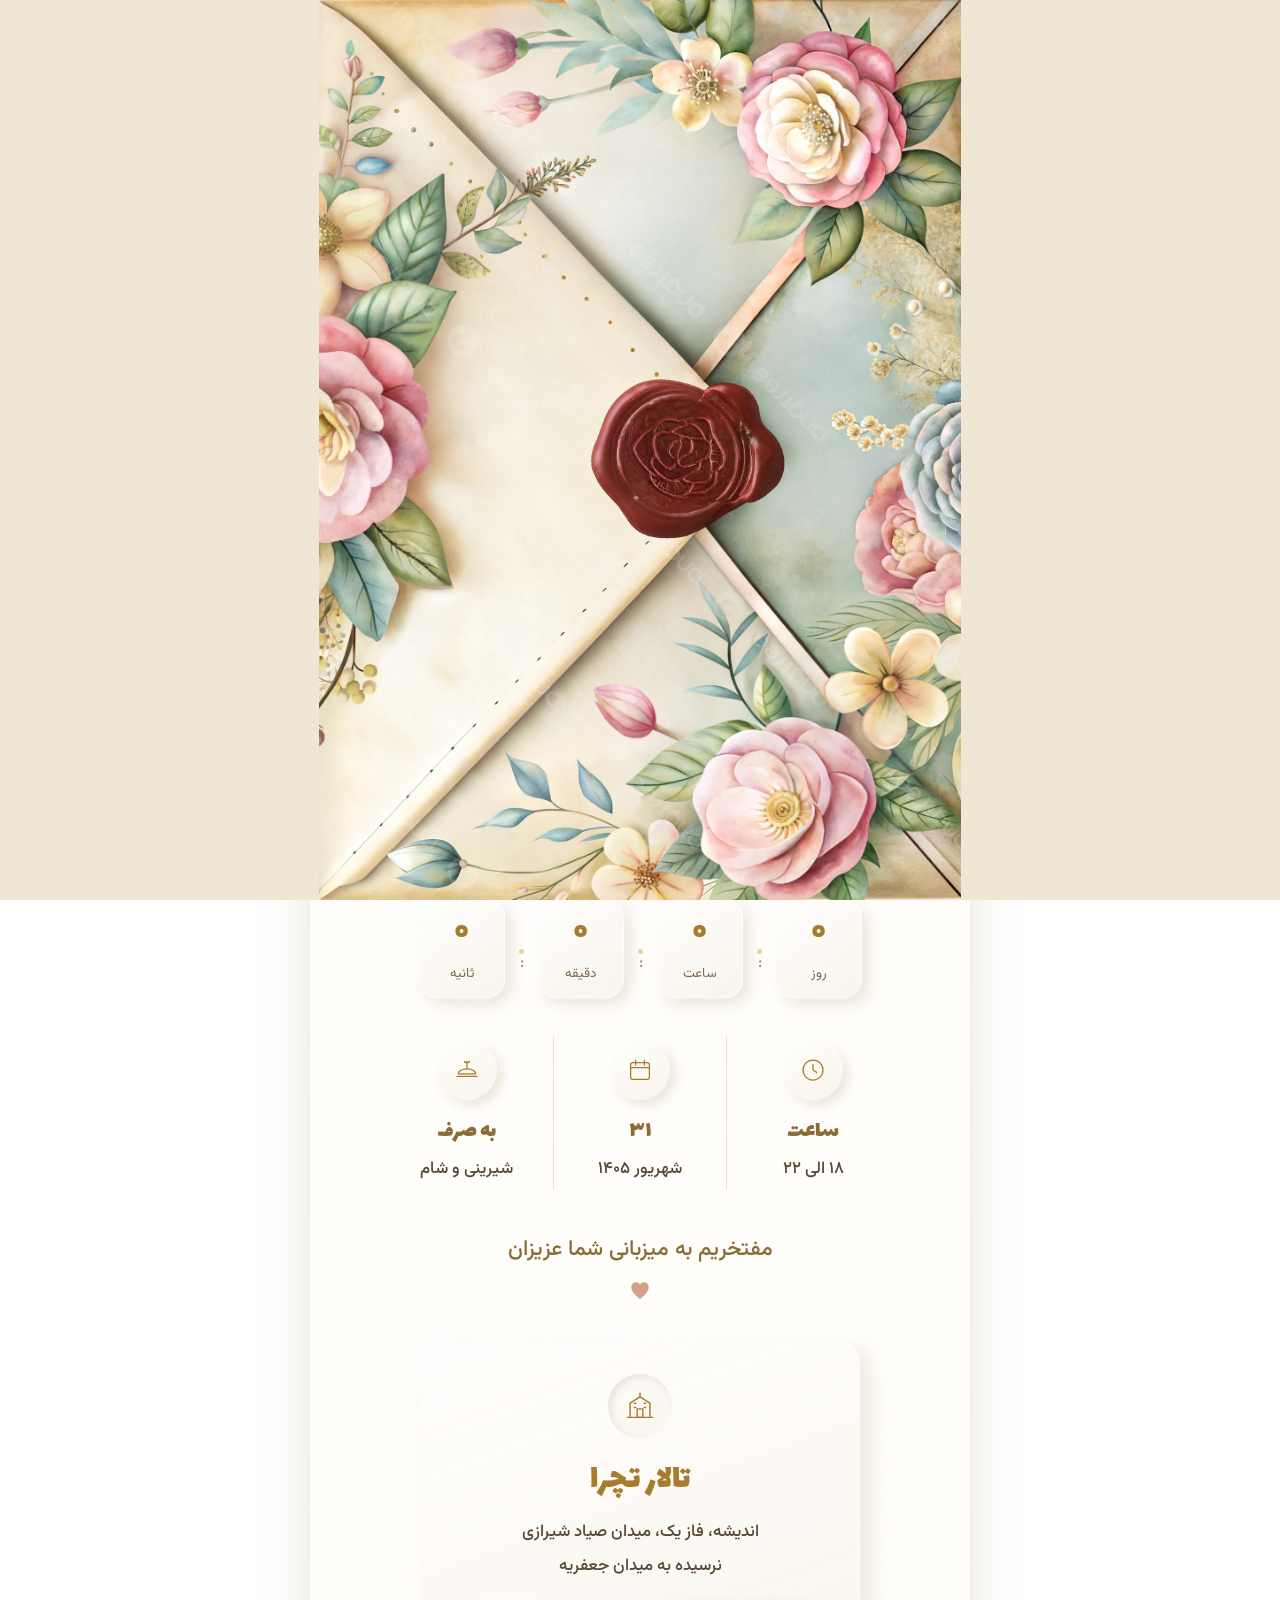
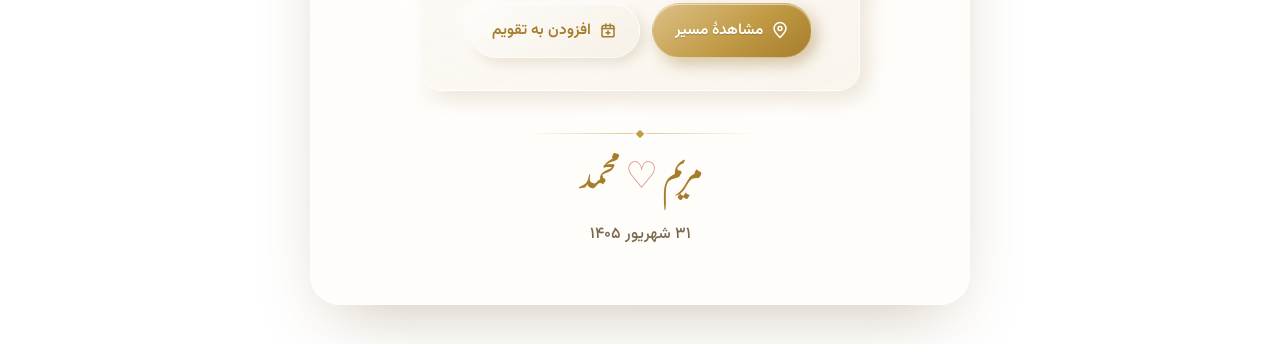
==== index.html @ 55fb1723 "." ====
<!DOCTYPE html>
<html lang="fa" dir="rtl">
<head>
  <meta charset="UTF-8" />
  <meta name="viewport" content="width=device-width, initial-scale=1.0" />
  <meta name="theme-color" content="#f7efe2" />
  <title>محمد و مریم | کارت دعوت عروسی</title>
  <meta name="description" content="مفتخریم به میزبانی شما عزیزان در جشن عروسی محمد میرزایی و مریم نشاطی — ۳۱ شهریور ۱۴۰۵، تالار تچرا" />

  <!-- Persian fonts: Vazirmatn (body) + Gulzar (Nastaliq calligraphy for the names) -->
  <link rel="preconnect" href="https://fonts.googleapis.com" />
  <link rel="preconnect" href="https://fonts.gstatic.com" crossorigin />
  <link href="https://fonts.googleapis.com/css2?family=Vazirmatn:wght@300;400;500;600;700;800&family=Gulzar&family=Lalezar&display=swap" rel="stylesheet" />

  <style>
/* ==========================================================================
   محمد و مریم — Wedding Invitation
   Style: minimal · glassmorphism · soft neumorphism.  Pure CSS/JS. Single file.
   ========================================================================== */

:root {
  /* palette */
  --cream:      #f4ead8;
  --cream-2:    #efe1cb;
  --ink:        #574835;      /* body text — ~8:1 on glass */
  --ink-soft:   #7c6a4f;
  --gold:       #c19a45;
  --gold-deep:  #a67d2c;
  --gold-soft:  #dcc188;
  --bronze:     #8a6c35;
  --blush:      #d59f8c;
  --sage:       #a9bd8e;

  /* glass */
  --glass-bg:     rgba(255, 253, 248, .46);
  --glass-bg-2:   rgba(255, 248, 238, .32);
  --glass-border: rgba(255, 255, 255, .60);
  --glass-blur:   24px;

  /* neumorphic soft (warm, not gray) */
  --tile-bg:   linear-gradient(145deg, rgba(255,255,255,.55), rgba(240,231,214,.42));
  --nm-light:  rgba(255, 255, 255, .70);
  --nm-dark:   rgba(150, 120, 70, .20);

  --grain:   url("data:image/svg+xml,%3Csvg%20xmlns%3D%27http%3A%2F%2Fwww.w3.org%2F2000%2Fsvg%27%20width%3D%27180%27%20height%3D%27180%27%3E%3Cfilter%20id%3D%27g%27%3E%3CfeTurbulence%20type%3D%27fractalNoise%27%20baseFrequency%3D%270.85%27%20numOctaves%3D%272%27%20stitchTiles%3D%27stitch%27%2F%3E%3CfeColorMatrix%20type%3D%27matrix%27%20values%3D%270%200%200%200%200%20%200%200%200%200%200%20%200%200%200%200%200%20%200%200%200%200.14%200%27%2F%3E%3C%2Ffilter%3E%3Crect%20width%3D%27100%25%27%20height%3D%27100%25%27%20filter%3D%27url%28%23g%29%27%2F%3E%3C%2Fsvg%3E");
  --grain-2: url("data:image/svg+xml,%3Csvg%20xmlns%3D%27http%3A%2F%2Fwww.w3.org%2F2000%2Fsvg%27%20width%3D%27340%27%20height%3D%27340%27%3E%3Cfilter%20id%3D%27g%27%3E%3CfeTurbulence%20type%3D%27fractalNoise%27%20baseFrequency%3D%270.012%27%20numOctaves%3D%273%27%20seed%3D%278%27%20stitchTiles%3D%27stitch%27%2F%3E%3CfeColorMatrix%20type%3D%27matrix%27%20values%3D%270%200%200%200%200%20%200%200%200%200%200%20%200%200%200%200%200%20%200%200%200%200.09%200%27%2F%3E%3C%2Ffilter%3E%3Crect%20width%3D%27100%25%27%20height%3D%27100%25%27%20filter%3D%27url%28%23g%29%27%2F%3E%3C%2Fsvg%3E");

  --radius: 20px;
  --ease: cubic-bezier(.22,.61,.36,1);

  --f-body:  "Vazirmatn", system-ui, sans-serif;
  --f-calli: "Gulzar", "Vazirmatn", serif;
  --f-disp:  "Lalezar", "Vazirmatn", serif;
}

* { margin: 0; padding: 0; box-sizing: border-box; }
html { scroll-behavior: smooth; -webkit-text-size-adjust: 100%; }

body {
  font-family: var(--f-body);
  color: var(--ink);
  line-height: 1.9;
  min-height: 100vh;
  overflow-x: hidden;
  background:
    radial-gradient(1100px 780px at 78% -8%,  #fff6e6 0%, transparent 60%),
    radial-gradient(900px 820px at -8% 108%,  #f3e6cf 0%, transparent 55%),
    linear-gradient(165deg, #f2e6cf 0%, #ecdcc0 100%);
  background-attachment: fixed;
  padding: clamp(14px, 3vw, 48px) clamp(10px, 3vw, 40px);
  display: flex;
  justify-content: center;
}

/* ============ Background orbs (what the glass refracts) ============ */
.bg-orbs { position: fixed; inset: 0; z-index: 0; pointer-events: none; overflow: hidden; }
.bg-orbs span {
  position: absolute; border-radius: 50%;
  filter: blur(60px); opacity: .55;
  animation: drift 22s ease-in-out infinite;
}
.bg-orbs span:nth-child(1) { width: 46vw; height: 46vw; max-width: 460px; max-height: 460px; top: 4%;  left: 50%; margin-left: -220px; background: radial-gradient(circle, #ecc389, transparent 70%); opacity: .6; }
.bg-orbs span:nth-child(2) { width: 50vw; height: 50vw; max-width: 500px; max-height: 500px; bottom: -6%; left: 38%; background: radial-gradient(circle, #e6ad97, transparent 70%); opacity: .55; animation-delay: -7s; }
.bg-orbs span:nth-child(3) { width: 40vw; height: 40vw; max-width: 420px; max-height: 420px; top: 34%; left: 46%; background: radial-gradient(circle, #b6ce9c, transparent 70%); opacity: .45; animation-delay: -13s; }
@keyframes drift {
  0%,100% { transform: translate(0,0) scale(1); }
  50%     { transform: translate(2.5%, 3%) scale(1.08); }
}

/* ============ Scroll progress ============ */
.scroll-progress {
  position: fixed; inset: 0 auto auto 0;
  height: 2px; width: 0; z-index: 60;
  background: linear-gradient(90deg, var(--gold-soft), var(--gold));
  transition: width .1s linear;
}

/* ============ Falling leaves (topmost, over splash + site) ============ */
.petals { position: fixed; inset: 0; width: 100%; height: 100%; pointer-events: none; z-index: 9999; }

/* ============ The glass card ============ */
.card {
  position: relative;
  width: min(660px, 100%);
  z-index: 10;
  background: linear-gradient(160deg, var(--glass-bg), var(--glass-bg-2));
  -webkit-backdrop-filter: blur(var(--glass-blur)) saturate(150%);
  backdrop-filter: blur(var(--glass-blur)) saturate(150%);
  border: 1px solid var(--glass-border);
  border-radius: 30px;
  padding: clamp(24px, 5vw, 48px) clamp(20px, 5vw, 52px) clamp(30px, 6vw, 54px);
  box-shadow:
    0 26px 70px -26px rgba(120, 90, 40, .40),
    inset 0 1px 0 rgba(255, 255, 255, .75),
    inset 0 0 0 1px rgba(255, 255, 255, .18);
  overflow: hidden;
  isolation: isolate;
}

/* ============ HERO ============ */
.hero { position: relative; z-index: 2; }
.hero__arch {
  position: relative;
  width: 100%; aspect-ratio: 1 / .72;
  border-radius: 240px 240px 30px 30px / 190px 190px 30px 30px;
  overflow: hidden;
  border: 1px solid rgba(255, 255, 255, .55);
  background: linear-gradient(180deg, rgba(255,255,255,.42), rgba(244,234,214,.30));
  -webkit-backdrop-filter: blur(6px) saturate(130%);
  backdrop-filter: blur(6px) saturate(130%);
  box-shadow: inset 0 1px 0 rgba(255,255,255,.7), 0 12px 28px -20px rgba(120,90,40,.5);
}
.hero__photo { width: 100%; height: 100%; object-fit: cover; display: block; }
.hero__scene { position: absolute; inset: 0; display: grid; place-items: center; }
.hero__glow {
  position: absolute; width: 62%; aspect-ratio: 1; border-radius: 50%;
  background: radial-gradient(circle, rgba(255,246,224,.85), transparent 62%);
  animation: breathe 7s ease-in-out infinite;
}
@keyframes breathe { 0%,100%{transform:scale(1);opacity:.75} 50%{transform:scale(1.08);opacity:1} }

.hero__art { width: 52%; max-width: 210px; overflow: visible; }
.hero__art .art-leaves { fill: #aec293; stroke: #9fb27e; stroke-width: 2; stroke-linecap: round; }
.hero__art .art-leaves path { fill: none; }
.hero__art .ring { fill: none; stroke: var(--gold); stroke-width: 4.5; filter: drop-shadow(0 1px 2px rgba(160,120,40,.4)); }
.hero__art .ring-spark { fill: #fff4d4; animation: spark 2.8s ease-in-out infinite; transform-origin: 17px -34px; }
@keyframes spark { 0%,100%{opacity:.25;transform:scale(.7)} 50%{opacity:1;transform:scale(1.1)} }
.art-rings { animation: floatY 5.5s ease-in-out infinite; }
@keyframes floatY { 0%,100%{transform:translate(120px,108px)} 50%{transform:translate(120px,103px)} }

/* ============ Minimal divider ============ */
.hero__ornament, .card__ornament { display: grid; place-items: center; }
.hero__ornament { margin: 22px 0 2px; }
.card__ornament { margin: clamp(26px,6vw,42px) 0 14px; }
.rule {
  position: relative; display: block; height: 1px; width: min(230px, 58%);
  background: linear-gradient(90deg, transparent, rgba(193,154,69,.55), transparent);
}
.rule::after {
  content: ""; position: absolute; left: 50%; top: 50%;
  width: 6px; height: 6px; transform: translate(-50%,-50%) rotate(45deg);
  background: var(--gold); border-radius: 1px;
  box-shadow: 0 0 0 3px rgba(255,255,255,.5);
}

/* ============ NAMES ============ */
.names { text-align: center; position: relative; z-index: 2; }
.names__row { display: flex; align-items: center; justify-content: center; gap: clamp(14px, 5vw, 40px); }
.names__name {
  font-family: var(--f-calli);
  font-size: clamp(3rem, 12.5vw, 5.4rem);
  line-height: 1.55; font-weight: 400;
  background: linear-gradient(100deg, var(--gold-deep), var(--gold) 45%, #e7d29a 55%, var(--gold-deep));
  background-size: 200% 100%;
  -webkit-background-clip: text; background-clip: text; color: transparent;
  animation: sheen 9s ease-in-out infinite;
  padding: 0 .08em;
}
@keyframes sheen { 0%,100%{background-position:0 0} 50%{background-position:-100% 0} }
.names__heart svg { fill: var(--blush); filter: drop-shadow(0 2px 3px rgba(180,120,100,.35)); animation: beat 2.4s ease-in-out infinite; }
@keyframes beat { 0%,100%{transform:scale(1)} 15%{transform:scale(1.18)} 30%{transform:scale(1)} 45%{transform:scale(1.1)} }
.names__family {
  display: flex; justify-content: center; gap: clamp(20px, 8vw, 64px);
  font-size: clamp(1.02rem, 4.4vw, 1.42rem); font-weight: 500;
  color: var(--bronze); margin-top: 6px;
}
.names__amp { color: var(--gold); font-weight: 400; }

/* ============ POEM ============ */
.poem { text-align: center; margin: clamp(22px, 6vw, 38px) auto; position: relative; z-index: 2; }
.poem__line { font-size: clamp(.98rem, 4vw, 1.3rem); font-weight: 400; color: var(--ink); line-height: 2.2; white-space: nowrap; }
.poem__line--calli { font-family: var(--f-calli); color: var(--gold-deep); font-size: clamp(1.35rem, 6vw, 2rem); line-height: 2.6; }
@media (max-width: 400px) { .poem__line { white-space: normal; } }

/* ============ COUNTDOWN (neumorphic soft tiles) ============ */
.countdown {
  display: flex; align-items: center; justify-content: center; gap: clamp(6px, 2vw, 14px);
  margin: 4px auto clamp(24px,6vw,38px); position: relative; z-index: 2;
}
.cd__unit {
  display: flex; flex-direction: column; align-items: center;
  min-width: clamp(60px, 17vw, 86px);
  padding: 14px 8px 10px;
  background: var(--tile-bg);
  border: 1px solid rgba(255,255,255,.55);
  border-radius: 18px;
  box-shadow: -6px -6px 14px var(--nm-light), 6px 6px 16px var(--nm-dark), inset 0 1px 0 rgba(255,255,255,.6);
}
.cd__unit b {
  font-family: var(--f-disp); font-weight: 400;
  font-size: clamp(1.7rem, 7vw, 2.5rem); line-height: 1; color: var(--gold-deep);
}
.cd__unit b.flip { animation: flip .5s var(--ease); }
@keyframes flip { 0%{transform:rotateX(0);opacity:1} 45%{transform:rotateX(-90deg);opacity:.2} 100%{transform:rotateX(0);opacity:1} }
.cd__unit span { font-size: clamp(.7rem, 3vw, .84rem); color: var(--ink-soft); margin-top: 7px; }
.cd__sep { width: 5px; height: 5px; border-radius: 50%; background: var(--gold-soft); align-self: center; margin-top: 6px; opacity: .7; }

/* ============ DETAILS ============ */
.details {
  display: grid; grid-template-columns: repeat(3, 1fr);
  align-items: start; text-align: center;
  margin: clamp(10px,4vw,20px) auto clamp(24px,6vw,40px);
  max-width: 520px; position: relative; z-index: 2;
}
.detail { padding: 4px clamp(4px,2vw,10px); }
.detail--mid { border-inline: 1px solid rgba(193,154,69,.28); }
.detail__icon {
  display: inline-grid; place-items: center; width: 60px; height: 60px; margin-bottom: 10px;
  color: var(--gold-deep); border-radius: 50%;
  background: var(--tile-bg);
  box-shadow: -5px -5px 12px var(--nm-light), 5px 5px 12px var(--nm-dark), inset 0 1px 0 rgba(255,255,255,.6);
  transition: transform .25s var(--ease), box-shadow .25s var(--ease);
}
.detail__icon svg { width: 30px; height: 30px; }
.detail:hover .detail__icon { transform: translateY(-3px); box-shadow: -6px -6px 15px var(--nm-light), 7px 7px 18px var(--nm-dark); }
.detail__title { display: block; font-family: var(--f-disp); font-weight: 400; font-size: clamp(1.12rem, 5vw, 1.45rem); color: var(--bronze); }
.detail__text { font-size: clamp(.88rem, 3.8vw, 1.05rem); color: var(--ink); font-weight: 500; }

/* ============ HOST LINE ============ */
.host { text-align: center; margin: 4px auto clamp(18px,5vw,30px); position: relative; z-index: 2; }
.host p { font-size: clamp(1.02rem, 4.4vw, 1.35rem); font-weight: 500; color: var(--bronze); }
.host__heart { display: inline-block; margin-top: 10px; }
.host__heart svg { fill: var(--blush); animation: beat 2.4s ease-in-out .3s infinite; }

/* ============ VENUE (glass panel) ============ */
.venue { position: relative; z-index: 2; display: grid; place-items: center; }
.venue__box {
  position: relative; text-align: center;
  width: min(440px, 100%); padding: clamp(22px,5vw,32px) clamp(18px,4vw,28px);
  border-radius: 22px;
  background: linear-gradient(160deg, rgba(255,255,255,.5), rgba(240,231,214,.35));
  border: 1px solid rgba(255,255,255,.55);
  box-shadow: -7px -7px 18px var(--nm-light), 8px 8px 20px var(--nm-dark), inset 0 1px 0 rgba(255,255,255,.6);
}
.venue__icon {
  display: inline-grid; place-items: center; width: 64px; height: 64px; margin-bottom: 10px;
  color: var(--gold-deep); border-radius: 50%;
  background: var(--tile-bg);
  box-shadow: inset 3px 3px 8px var(--nm-dark), inset -3px -3px 8px var(--nm-light);
}
.venue__icon svg { width: 34px; height: 34px; animation: bob 4.5s ease-in-out infinite; }
@keyframes bob { 0%,100%{transform:translateY(0)} 50%{transform:translateY(-4px)} }
.venue__name { font-family: var(--f-disp); font-weight: 400; font-size: clamp(1.55rem, 7vw, 2.2rem); color: var(--gold-deep); }
.venue__addr { font-size: clamp(.9rem, 3.9vw, 1.05rem); color: var(--ink); font-weight: 500; margin-top: 2px; }

.venue__actions { display: flex; flex-wrap: wrap; gap: 12px; justify-content: center; margin-top: 20px; }
.btn {
  display: inline-flex; align-items: center; gap: 8px;
  padding: 12px 22px; border-radius: 999px; cursor: pointer;
  font-family: var(--f-body); font-weight: 600; font-size: .96rem; text-decoration: none;
  min-height: 44px; border: 1px solid rgba(255,255,255,.5);
  transition: transform .2s var(--ease), box-shadow .2s var(--ease), background .2s;
}
.btn__ic { width: 18px; height: 18px; }
.btn--gold {
  color: #fff;
  background: linear-gradient(145deg, var(--gold-soft), var(--gold) 55%, var(--gold-deep));
  border-color: rgba(255,255,255,.35);
  box-shadow: -3px -3px 8px rgba(255,255,255,.4), 5px 6px 16px rgba(150,110,40,.4), inset 0 1px 0 rgba(255,255,255,.5);
  text-shadow: 0 1px 1px rgba(120,80,20,.35);
}
.btn--gold .btn__ic { stroke: #fff; }
.btn--ghost {
  color: var(--gold-deep);
  background: var(--tile-bg);
  box-shadow: -5px -5px 12px var(--nm-light), 5px 5px 12px var(--nm-dark), inset 0 1px 0 rgba(255,255,255,.6);
}
.btn--ghost .btn__ic { stroke: var(--gold-deep); }
.btn:hover { transform: translateY(-3px); }
.btn--gold:hover { box-shadow: -3px -3px 8px rgba(255,255,255,.4), 8px 10px 22px rgba(150,110,40,.5); }
.btn--ghost:hover { box-shadow: -6px -6px 15px var(--nm-light), 7px 7px 18px var(--nm-dark); }
.btn:active { transform: translateY(0); box-shadow: inset 3px 3px 8px var(--nm-dark), inset -3px -3px 8px var(--nm-light); }
.btn:focus-visible { outline: 3px solid rgba(193,154,69,.55); outline-offset: 3px; }
.btn.copied { background: linear-gradient(145deg, #a7c283, #7d9e57); color:#fff; }
.btn.copied .btn__ic { stroke:#fff; }

/* ============ FOOTER ============ */
.foot { text-align: center; position: relative; z-index: 2; }
.foot__names { font-family: var(--f-calli); font-size: clamp(1.5rem, 7vw, 2.3rem); color: var(--gold-deep); }
.foot__names span { color: var(--blush); }
.foot__date { color: var(--ink-soft); font-weight: 500; margin-top: 2px; }

/* ============ Reveal on scroll ============ */
[data-reveal] { opacity: 0; transform: translateY(34px); }
[data-reveal].is-in { opacity: 1; transform: none; transition: opacity .9s var(--ease), transform .9s var(--ease); }
[data-stagger] { opacity: 0; transform: translateY(22px) scale(.97); }
[data-stagger].is-in { opacity: 1; transform: none; transition: opacity .7s var(--ease), transform .7s var(--ease); }

/* ============ Splash : envelope image ============ */
body.locked { overflow: hidden; }

.splash {
  position: fixed; inset: 0; z-index: 200;
  display: grid; place-items: center;
  background: #efe6d3;
  overflow: hidden;
  transition: opacity .6s ease, visibility .6s;
}
.splash.revealing { opacity: 0; visibility: hidden; }

.envelope {
  position: relative;
  display: inline-block; line-height: 0;
  cursor: pointer;
  transition: transform 1s var(--ease), opacity .9s var(--ease);
  animation: floatEnv 5.5s ease-in-out infinite;
}
@keyframes floatEnv { 0%,100%{ transform: scale(1); } 50%{ transform: scale(1.012); } }
.env-img {
  display: block;
  height: 100dvh; width: auto;
  user-select: none; -webkit-user-drag: none;
}
.seal {
  position: absolute;
  left: 57.5%; top: 51%;
  width: 31.85%; height: auto;
  transform: translate(-50%, -50%);
  cursor: pointer;
  user-select: none; -webkit-user-drag: none;
  transition: transform .85s var(--ease), opacity .7s var(--ease);
  animation: sealPulse 2.4s ease-in-out infinite;
}
.seal:focus-visible { outline: 2px solid #fff; }
@keyframes sealPulse {
  0%,100% { transform: translate(-50%,-50%) scale(1); }
  50%     { transform: translate(-50%,-50%) scale(1.06); }
}

/* 1) seal breaks free and slides off the envelope */
.envelope.breaking { animation: none; }
.envelope.breaking .seal {
  animation: none;
  transform: translate(-50%, 240%) rotate(34deg) scale(.9);
  opacity: 0;
}
/* 2) envelope lifts away, revealing the site */
.envelope.opening {
  transform: scale(1.14) translateY(-2%);
  opacity: 0;
}

/* ============ Responsive ============ */
@media (max-width: 420px) {
  .details { gap: 0; }
  .detail { padding-inline: 3px; }
  .cd__sep { display: none; }
  .countdown { gap: 7px; }
}

/* ============ Reduced motion ============ */
@media (prefers-reduced-motion: reduce) {
  *, *::before, *::after { animation-duration: .001ms !important; animation-iteration-count: 1 !important; transition-duration: .001ms !important; scroll-behavior: auto !important; }
  [data-reveal], [data-stagger] { opacity: 1 !important; transform: none !important; }
  .petals, .bg-orbs span { display: none; }
}
  </style>
</head>
<body>

  <!-- ===== Splash : sealed envelope ===== -->
  <div class="splash" id="splash">
    <div class="splash__stage">
      <div class="envelope" id="envelope">
        <img class="env-img" src="splash-envelope.webp" alt="پاکت دعوت‌نامهٔ عروسی" draggable="false">
        <!-- wax seal (the button) -->
        <img class="seal" id="seal" src="splash-seal.webp" alt="مُهر موم" role="button" tabindex="0" aria-label="باز کردن دعوت‌نامه" draggable="false">
      </div>
    </div>
  </div>

  <!-- ===== Scroll progress ===== -->
  <div class="scroll-progress" id="scrollProgress" aria-hidden="true"></div>

  <!-- ===== Soft blurred background orbs (glass refraction) ===== -->
  <div class="bg-orbs" aria-hidden="true"><span></span><span></span><span></span></div>

  <!-- ===== Falling petals canvas ===== -->
  <canvas id="petals" class="petals" aria-hidden="true"></canvas>

  <main class="card" id="card">

    <!-- ===== HERO : arched image ===== -->
    <header class="hero reveal" data-reveal>
      <div class="hero__arch">
        <!-- Swap this SVG scene for a real photo:  <img src="couple.jpg" alt="محمد و مریم" class="hero__photo"> -->
        <div class="hero__scene" role="img" aria-label="حلقه‌های عروسی">
          <div class="hero__glow"></div>
          <svg class="hero__art" viewBox="0 0 240 200" aria-hidden="true">
            <!-- minimal leaf sprigs -->
            <g class="art-leaves">
              <path d="M120 150 C104 132 96 112 96 90"/>
              <path d="M120 150 C136 132 144 112 144 90"/>
              <ellipse cx="104" cy="116" rx="12" ry="4.6" transform="rotate(-42 104 116)"/>
              <ellipse cx="136" cy="116" rx="12" ry="4.6" transform="rotate(42 136 116)"/>
              <ellipse cx="100" cy="98" rx="9" ry="3.6" transform="rotate(-52 100 98)"/>
              <ellipse cx="140" cy="98" rx="9" ry="3.6" transform="rotate(52 140 98)"/>
            </g>
            <!-- two interlocked rings -->
            <g class="art-rings" transform="translate(120 108)">
              <circle class="ring" cx="-17" cy="0" r="28"/>
              <circle class="ring" cx="17" cy="0" r="28"/>
              <path class="ring-spark" d="M17 -34 l3 8 8 3 -8 3 -3 8 -3 -8 -8 -3 8 -3 z"/>
            </g>
          </svg>
        </div>
      </div>
      <div class="hero__ornament" aria-hidden="true"><span class="rule"></span></div>
    </header>

    <!-- ===== NAMES ===== -->
    <section class="names reveal" data-reveal>
      <div class="names__row">
        <h1 class="names__name" data-name>مریم</h1>
        <span class="names__heart" aria-label="و">
          <svg viewBox="0 0 32 29" width="30" height="27"><path d="M16 29S2 19.6 2 10.2C2 5.1 6 2 9.7 2c2.6 0 4.6 1.4 6.3 3.6C17.7 3.4 19.7 2 22.3 2 26 2 30 5.1 30 10.2 30 19.6 16 29 16 29z"/></svg>
        </span>
        <h1 class="names__name" data-name>محمد</h1>
      </div>
      <div class="names__family">
        <span>نشاطی</span>
        <span class="names__amp">و</span>
        <span>میرزایی</span>
      </div>
    </section>

    <!-- ===== POEM ===== -->
    <section class="poem reveal" data-reveal>
      <p class="poem__line poem__line--calli">مطرب بگو که کارِ جهان شُد به کامِ ما</p>
      <p class="poem__line">ما را در این عاشقانه همراه باشید...</p>
    </section>

    <!-- ===== COUNTDOWN ===== -->
    <section class="countdown reveal" data-reveal aria-label="زمان باقی‌مانده تا جشن">
      <div class="cd__unit"><b id="cd-days">۰</b><span>روز</span></div>
      <div class="cd__sep">:</div>
      <div class="cd__unit"><b id="cd-hours">۰</b><span>ساعت</span></div>
      <div class="cd__sep">:</div>
      <div class="cd__unit"><b id="cd-min">۰</b><span>دقیقه</span></div>
      <div class="cd__sep">:</div>
      <div class="cd__unit"><b id="cd-sec">۰</b><span>ثانیه</span></div>
    </section>

    <!-- ===== DETAILS ===== -->
    <section class="details reveal" data-reveal>
      <div class="detail" data-stagger>
        <span class="detail__icon"><svg viewBox="0 0 48 48"><use href="#ic-clock"/></svg></span>
        <b class="detail__title">ساعت</b>
        <p class="detail__text">۱۸ الی ۲۲</p>
      </div>
      <div class="detail detail--mid" data-stagger>
        <span class="detail__icon"><svg viewBox="0 0 48 48"><use href="#ic-calendar"/></svg></span>
        <b class="detail__title">۳۱</b>
        <p class="detail__text">شهریور ۱۴۰۵</p>
      </div>
      <div class="detail" data-stagger>
        <span class="detail__icon"><svg viewBox="0 0 48 48"><use href="#ic-dish"/></svg></span>
        <b class="detail__title">به صرف</b>
        <p class="detail__text">شیرینی و شام</p>
      </div>
    </section>

    <!-- ===== HOST LINE ===== -->
    <section class="host reveal" data-reveal>
      <p>مفتخریم به میزبانی شما عزیزان</p>
      <span class="host__heart" aria-hidden="true">
        <svg viewBox="0 0 32 29" width="20" height="18"><path d="M16 29S2 19.6 2 10.2C2 5.1 6 2 9.7 2c2.6 0 4.6 1.4 6.3 3.6C17.7 3.4 19.7 2 22.3 2 26 2 30 5.1 30 10.2 30 19.6 16 29 16 29z"/></svg>
      </span>
    </section>

    <!-- ===== VENUE ===== -->
    <section class="venue reveal" data-reveal>
      <div class="venue__box">
        <span class="venue__icon"><svg viewBox="0 0 48 48"><use href="#ic-hall"/></svg></span>
        <h2 class="venue__name">تالار تچرا</h2>
        <p class="venue__addr">اندیشه، فاز یک، میدان صیاد شیرازی</p>
        <p class="venue__addr">نرسیده به میدان جعفریه</p>
        <div class="venue__actions">
          <a class="btn btn--gold" id="mapBtn" target="_blank" rel="noopener"
             href="https://www.google.com/maps/search/?api=1&query=%D8%AA%D8%A7%D9%84%D8%A7%D8%B1+%D8%AA%DA%86%D8%B1%D8%A7+%D8%A7%D9%86%D8%AF%DB%8C%D8%B4%D9%87">
            <svg viewBox="0 0 24 24" class="btn__ic"><use href="#ic-pin"/></svg>
            مشاهدهٔ مسیر
          </a>
          <a class="btn btn--ghost" id="calBtn" href="#">
            <svg viewBox="0 0 24 24" class="btn__ic"><use href="#ic-cal-add"/></svg>
            افزودن به تقویم
          </a>
        </div>
      </div>
    </section>

    <div class="card__ornament" aria-hidden="true"><span class="rule"></span></div>

    <footer class="foot reveal" data-reveal>
      <p class="foot__names">مریم <span aria-hidden="true">♡</span> محمد</p>
      <p class="foot__date">۳۱ شهریور ۱۴۰۵</p>
    </footer>

  </main>

  <!-- ===== SVG symbol library ===== -->
  <svg width="0" height="0" style="position:absolute" aria-hidden="true">
    <defs>
      <!-- icons -->
      <g id="ic-clock" fill="none" stroke="currentColor" stroke-width="2" stroke-linecap="round" stroke-linejoin="round">
        <circle cx="24" cy="24" r="16"/><path d="M24 15v9l6 4"/>
      </g>
      <g id="ic-calendar" fill="none" stroke="currentColor" stroke-width="2" stroke-linecap="round" stroke-linejoin="round">
        <rect x="9" y="12" width="30" height="27" rx="4"/><path d="M9 20h30M17 8v8M31 8v8"/>
      </g>
      <g id="ic-dish" fill="none" stroke="currentColor" stroke-width="2" stroke-linecap="round" stroke-linejoin="round">
        <path d="M10 30a14 8 0 0 1 28 0z"/><path d="M8 34h32"/><path d="M24 22V10M20 10c0 3 8 3 8 0"/>
      </g>
      <g id="ic-hall" fill="none" stroke="currentColor" stroke-width="2" stroke-linecap="round" stroke-linejoin="round">
        <path d="M10 40V20l14-9 14 9v20"/><path d="M6 40h36"/><rect x="20" y="28" width="8" height="12"/>
        <path d="M16 20h2M30 20h2M16 26h2M30 26h2"/><path d="M24 11V6"/>
      </g>
      <g id="ic-pin" fill="none" stroke="currentColor" stroke-width="2" stroke-linecap="round" stroke-linejoin="round">
        <path d="M12 22c5-5 8-8.5 8-12a8 8 0 1 0-16 0c0 3.5 3 7 8 12z"/><circle cx="12" cy="10" r="2.6"/>
      </g>
      <g id="ic-cal-add" fill="none" stroke="currentColor" stroke-width="2" stroke-linecap="round" stroke-linejoin="round">
        <rect x="4" y="6" width="16" height="15" rx="2.5"/><path d="M4 10h16M9 4v4M15 4v4M12 13v5M9.5 15.5h5"/>
      </g>
    </defs>
  </svg>

  <script>
/* ==========================================================================
   محمد و مریم — interactions & animation
   ========================================================================== */
(function () {
  "use strict";

  const reduce = window.matchMedia("(prefers-reduced-motion: reduce)").matches;
  const faDigits = ["۰", "۱", "۲", "۳", "۴", "۵", "۶", "۷", "۸", "۹"];
  const toFa = (n) => String(n).replace(/\d/g, (d) => faDigits[d]);

  /* ---------- Splash : sealed envelope ---------- */
  const splash = document.getElementById("splash");
  const envelope = document.getElementById("envelope");
  const seal = document.getElementById("seal");

  if (splash) {
    document.body.classList.add("locked"); // lock scroll until opened
    let opened = false;

    const finish = () => {
      splash.classList.add("revealing");
      document.body.classList.remove("locked");
      window.scrollTo(0, 0);
      setTimeout(() => {
        splash.style.display = "none";
        splash.setAttribute("aria-hidden", "true");
      }, 950);
    };

    const openInvitation = () => {
      if (opened) return;
      opened = true;

      if (reduce) {
        envelope.classList.add("opening");
        finish();
        return;
      }
      // 1) the wax seal breaks free and slides off (hint fades)
      splash.classList.add("breaking");
      envelope.classList.add("breaking");
      // 2) the envelope lifts away
      setTimeout(() => envelope.classList.add("opening"), 900);
      // 3) reveal the site
      setTimeout(finish, 1750);
    };

    seal.addEventListener("click", openInvitation);
    seal.addEventListener("keydown", (e) => {
      if (e.key === "Enter" || e.key === " ") { e.preventDefault(); openInvitation(); }
    });
    envelope.addEventListener("click", openInvitation);
  }

  /* ---------- Scroll progress ---------- */
  const bar = document.getElementById("scrollProgress");
  const onScroll = () => {
    const h = document.documentElement;
    const max = h.scrollHeight - h.clientHeight;
    bar.style.width = (max > 0 ? (h.scrollTop / max) * 100 : 0) + "%";
  };
  document.addEventListener("scroll", onScroll, { passive: true });
  onScroll();

  /* ---------- Reveal on scroll ---------- */
  const io = new IntersectionObserver(
    (entries) => {
      entries.forEach((e) => {
        if (!e.isIntersecting) return;
        e.target.classList.add("is-in");
        // stagger children
        const kids = e.target.querySelectorAll("[data-stagger]");
        kids.forEach((k, i) => setTimeout(() => k.classList.add("is-in"), i * 140));
        io.unobserve(e.target);
      });
    },
    { threshold: 0.16, rootMargin: "0px 0px -8% 0px" }
  );
  document.querySelectorAll("[data-reveal]").forEach((el) => io.observe(el));

  /* ---------- Countdown to the wedding (31 Shahrivar 1405 → 22 Sep 2026, 18:00 Iran) ---------- */
  const target = new Date("2026-09-22T18:00:00+03:30").getTime();
  const els = {
    days: document.getElementById("cd-days"),
    hours: document.getElementById("cd-hours"),
    min: document.getElementById("cd-min"),
    sec: document.getElementById("cd-sec"),
  };
  const last = {};
  function setUnit(el, val) {
    const s = toFa(val);
    if (el.textContent === s) return;
    el.textContent = s;
    if (!reduce) {
      el.classList.remove("flip");
      void el.offsetWidth; // reflow to restart animation
      el.classList.add("flip");
    }
  }
  function tick() {
    let diff = Math.max(0, target - Date.now());
    const d = Math.floor(diff / 86400000); diff -= d * 86400000;
    const h = Math.floor(diff / 3600000);  diff -= h * 3600000;
    const m = Math.floor(diff / 60000);    diff -= m * 60000;
    const s = Math.floor(diff / 1000);
    if (last.d !== d) { setUnit(els.days, d); last.d = d; }
    if (last.h !== h) { setUnit(els.hours, h); last.h = h; }
    if (last.m !== m) { setUnit(els.min, m); last.m = m; }
    if (last.s !== s) { setUnit(els.sec, s); last.s = s; }
  }
  tick();
  setInterval(tick, 1000);

  /* ---------- Add-to-calendar (.ics) ---------- */
  const calBtn = document.getElementById("calBtn");
  if (calBtn) {
    calBtn.addEventListener("click", (ev) => {
      ev.preventDefault();
      const dt = (d) => d.toISOString().replace(/[-:]/g, "").split(".")[0] + "Z";
      const start = new Date("2026-09-22T18:00:00+03:30");
      const end = new Date("2026-09-22T22:00:00+03:30");
      const ics = [
        "BEGIN:VCALENDAR", "VERSION:2.0", "PRODID:-//Wedding//FA//EN",
        "BEGIN:VEVENT",
        "UID:mohammad-maryam-1405@wedding",
        "DTSTAMP:" + dt(new Date()),
        "DTSTART:" + dt(start),
        "DTEND:" + dt(end),
        "SUMMARY:جشن عروسی محمد و مریم",
        "DESCRIPTION:مفتخریم به میزبانی شما عزیزان",
        "LOCATION:تالار تچرا، اندیشه، فاز یک، میدان صیاد شیرازی",
        "END:VEVENT", "END:VCALENDAR",
      ].join("\r\n");
      const blob = new Blob([ics], { type: "text/calendar;charset=utf-8" });
      const a = document.createElement("a");
      a.href = URL.createObjectURL(blob);
      a.download = "wedding-mohammad-maryam.ics";
      document.body.appendChild(a);
      a.click();
      a.remove();
      const label = calBtn.childNodes[calBtn.childNodes.length - 1];
      calBtn.classList.add("copied");
      if (label) label.textContent = " به تقویم اضافه شد ✓";
      setTimeout(() => {
        calBtn.classList.remove("copied");
        if (label) label.textContent = " افزودن به تقویم";
      }, 2400);
    });
  }

  /* ---------- Falling leaves & blossoms (whole site) ---------- */
  if (!reduce) {
    const canvas = document.getElementById("petals");
    const ctx = canvas.getContext("2d");
    let W, H, dpr = 1, items;

    // Abstract watercolor-ish sprites in the site palette (self-contained SVG)
    const SVGS = [
      // sage leaf with midrib
      `<svg xmlns='http://www.w3.org/2000/svg' viewBox='0 0 40 40'><path d='M20 3C31 12 31 27 20 37 9 27 9 12 20 3Z' fill='#a9bd8e'/><path d='M20 6v28' stroke='#7f9463' stroke-width='1.5' fill='none' stroke-linecap='round'/><path d='M20 16l6-4M20 22l-6-4M20 27l6-3' stroke='#7f9463' stroke-width='1' fill='none' stroke-linecap='round'/></svg>`,
      // lighter tilted leaf
      `<svg xmlns='http://www.w3.org/2000/svg' viewBox='0 0 40 40'><path d='M7 33C7 17 19 6 34 8 33 23 22 34 7 33Z' fill='#bccf9f'/><path d='M11 30C18 22 27 14 32 11' stroke='#8ba86a' stroke-width='1.4' fill='none' stroke-linecap='round'/></svg>`,
      // 5-petal blush blossom, gold center
      `<svg xmlns='http://www.w3.org/2000/svg' viewBox='0 0 40 40'><g fill='#e3b9a6'><ellipse cx='20' cy='11' rx='5.4' ry='9'/><ellipse cx='20' cy='11' rx='5.4' ry='9' transform='rotate(72 20 20)'/><ellipse cx='20' cy='11' rx='5.4' ry='9' transform='rotate(144 20 20)'/><ellipse cx='20' cy='11' rx='5.4' ry='9' transform='rotate(216 20 20)'/><ellipse cx='20' cy='11' rx='5.4' ry='9' transform='rotate(288 20 20)'/></g><circle cx='20' cy='20' r='4.4' fill='#dcc188'/></svg>`,
      // 5-petal cream blossom, deep-gold center
      `<svg xmlns='http://www.w3.org/2000/svg' viewBox='0 0 40 40'><g fill='#f0dcc9'><ellipse cx='20' cy='12' rx='5' ry='8.4'/><ellipse cx='20' cy='12' rx='5' ry='8.4' transform='rotate(72 20 20)'/><ellipse cx='20' cy='12' rx='5' ry='8.4' transform='rotate(144 20 20)'/><ellipse cx='20' cy='12' rx='5' ry='8.4' transform='rotate(216 20 20)'/><ellipse cx='20' cy='12' rx='5' ry='8.4' transform='rotate(288 20 20)'/></g><circle cx='20' cy='20' r='4' fill='#c19a45'/></svg>`,
      // small 6-petal blush flower
      `<svg xmlns='http://www.w3.org/2000/svg' viewBox='0 0 40 40'><g fill='#d59f8c'><ellipse cx='20' cy='13' rx='4' ry='7.5'/><ellipse cx='20' cy='13' rx='4' ry='7.5' transform='rotate(60 20 20)'/><ellipse cx='20' cy='13' rx='4' ry='7.5' transform='rotate(120 20 20)'/><ellipse cx='20' cy='13' rx='4' ry='7.5' transform='rotate(180 20 20)'/><ellipse cx='20' cy='13' rx='4' ry='7.5' transform='rotate(240 20 20)'/><ellipse cx='20' cy='13' rx='4' ry='7.5' transform='rotate(300 20 20)'/></g><circle cx='20' cy='20' r='3.4' fill='#f4ead8'/></svg>`,
      // abstract rose swirl (gold-soft)
      `<svg xmlns='http://www.w3.org/2000/svg' viewBox='0 0 40 40'><circle cx='20' cy='20' r='13' fill='#e7c9a2'/><path d='M20 12a8 8 0 1 1-7 4M20 15a5 5 0 1 1-4 2.4' fill='none' stroke='#b98f4e' stroke-width='1.5' stroke-linecap='round'/></svg>`,
    ];
    const sprites = SVGS.map((s) => {
      const img = new Image();
      img.src = "data:image/svg+xml;charset=utf-8," + encodeURIComponent(s);
      return img;
    });

    function resize() {
      dpr = Math.min(2, window.devicePixelRatio || 1);
      W = window.innerWidth; H = window.innerHeight;
      canvas.width = W * dpr; canvas.height = H * dpr;
      ctx.setTransform(dpr, 0, 0, dpr, 0, 0);
      const count = Math.min(38, Math.round(W / 34));
      items = Array.from({ length: count }, makeItem);
    }
    function makeItem() {
      const flower = Math.random() < 0.42;               // ~mix of leaves & flowers
      const sprite = flower ? 2 + ((Math.random() * 4) | 0) : ((Math.random() * 2) | 0);
      return {
        x: Math.random() * W,
        y: Math.random() * -H,
        size: (flower ? 16 : 15) + Math.random() * (flower ? 16 : 14),
        sprite,
        sway: 0.7 + Math.random() * 1.4,
        speed: 0.28 + Math.random() * 0.6,
        angle: Math.random() * Math.PI * 2,
        spin: (Math.random() - 0.5) * 0.035,
        phase: Math.random() * Math.PI * 2,
        opacity: 0.72 + Math.random() * 0.28,
      };
    }
    function frame(t) {
      ctx.clearRect(0, 0, W, H);
      for (const p of items) {
        p.y += p.speed;
        p.x += Math.sin(t * 0.001 + p.phase) * p.sway * 0.5;
        p.angle += p.spin;
        if (p.y > H + 28) { p.y = -28; p.x = Math.random() * W; }
        const img = sprites[p.sprite];
        if (!img.complete || !img.naturalWidth) continue;
        ctx.save();
        ctx.translate(p.x, p.y);
        ctx.rotate(p.angle);
        ctx.globalAlpha = p.opacity;
        ctx.drawImage(img, -p.size / 2, -p.size / 2, p.size, p.size);
        ctx.restore();
      }
      requestAnimationFrame(frame);
    }
    resize();
    window.addEventListener("resize", resize);
    requestAnimationFrame(frame);
  }
})();
  </script>
</body>
</html>
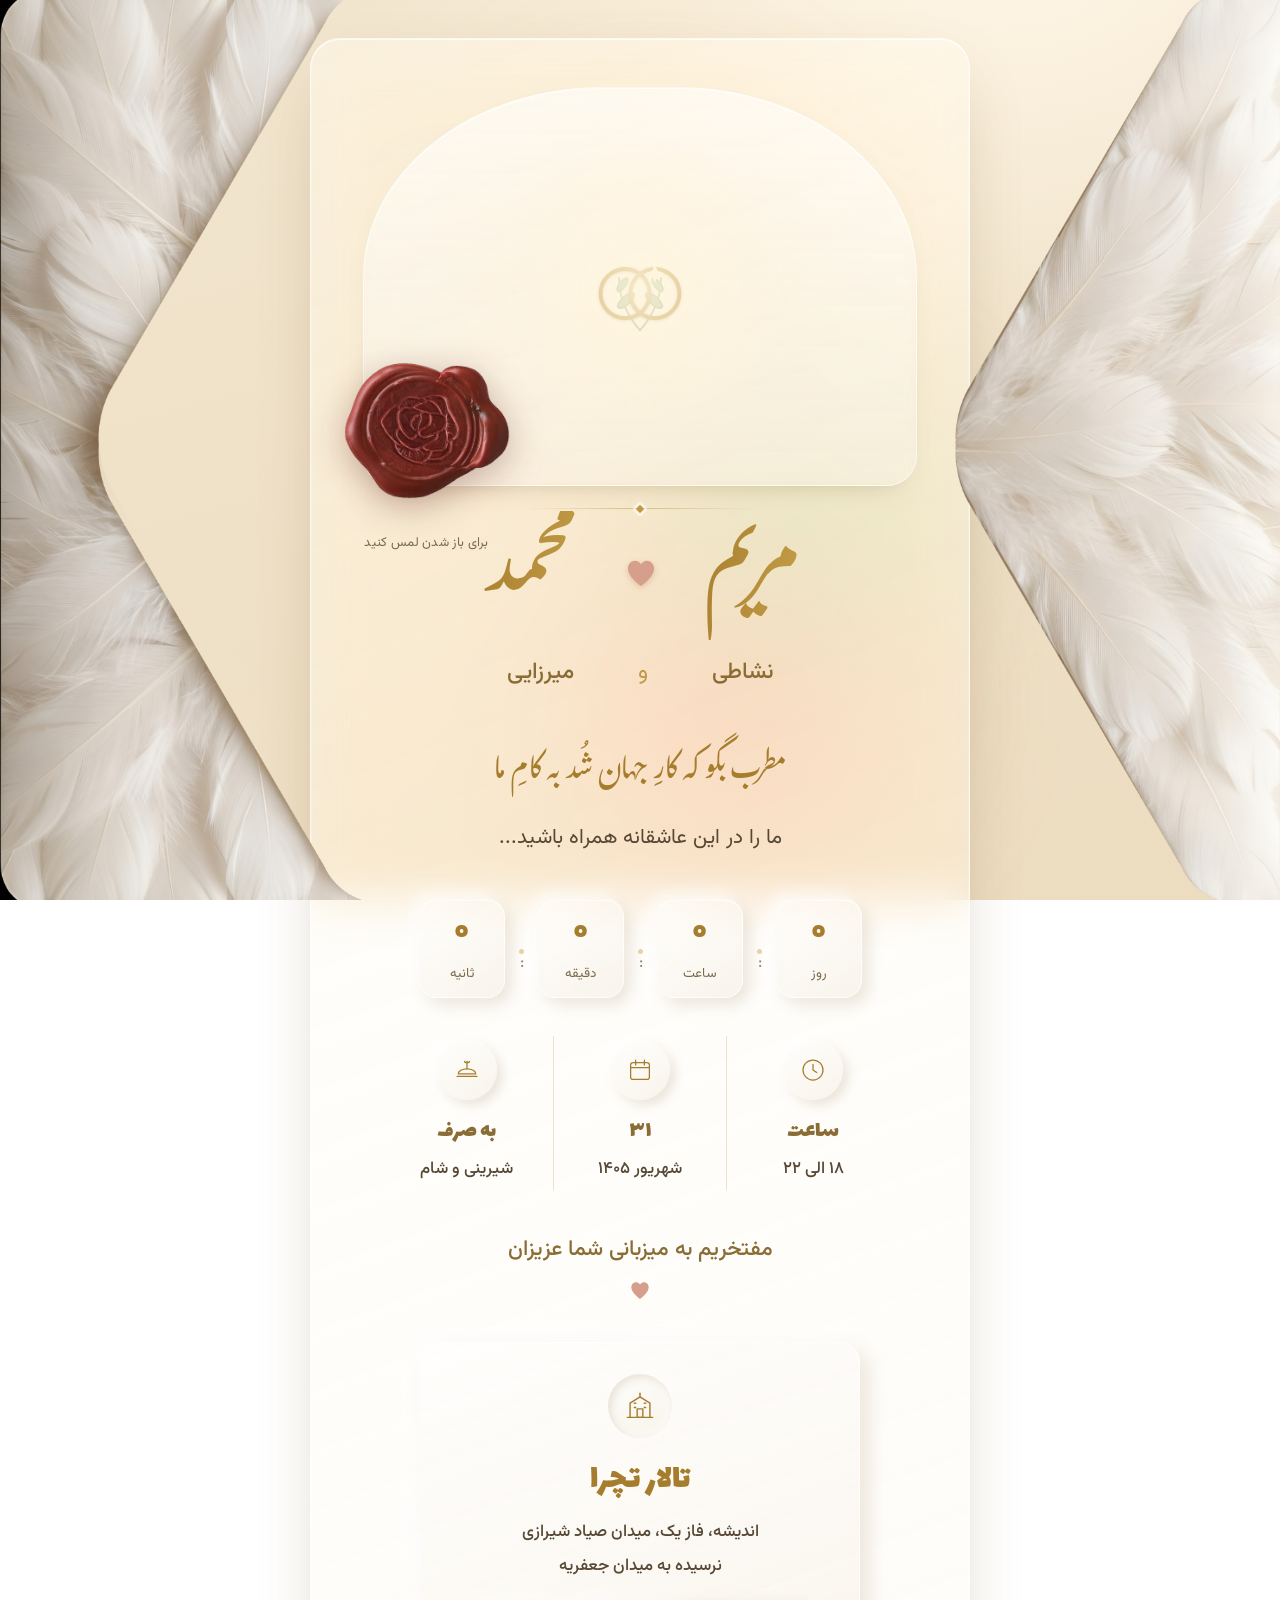
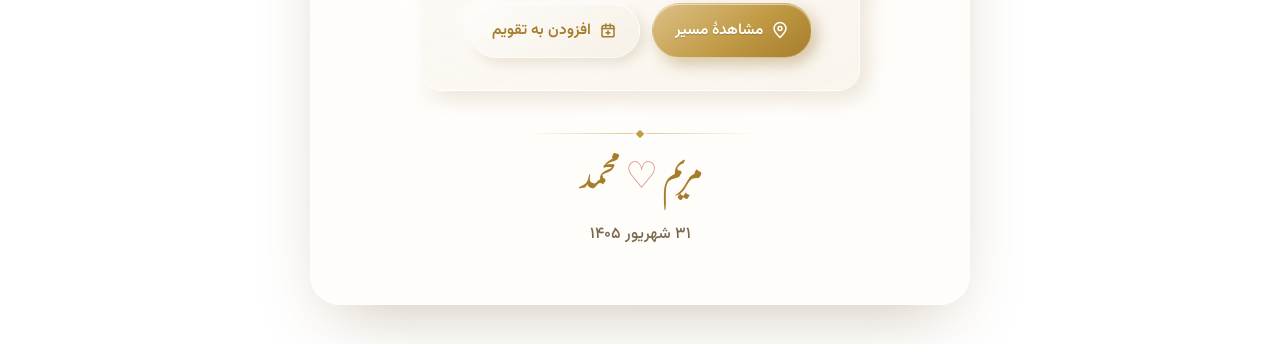
==== commit c0894041: "change the envelope pic" ====
--- a/index.html
+++ b/index.html
@@ -306,59 +306,52 @@
 [data-stagger] { opacity: 0; transform: translateY(22px) scale(.97); }
 [data-stagger].is-in { opacity: 1; transform: none; transition: opacity .7s var(--ease), transform .7s var(--ease); }
 
-/* ============ Splash : envelope image ============ */
+/* ============ Splash : two parting panels ============ */
 body.locked { overflow: hidden; }
 
 .splash {
   position: fixed; inset: 0; z-index: 200;
-  display: grid; place-items: center;
-  background: #efe6d3;
-  overflow: hidden;
-  transition: opacity .6s ease, visibility .6s;
+  overflow: hidden; cursor: pointer;
+  transition: opacity .5s ease, visibility .5s;
 }
 .splash.revealing { opacity: 0; visibility: hidden; }
 
-.envelope {
-  position: relative;
-  display: inline-block; line-height: 0;
-  cursor: pointer;
-  transition: transform 1s var(--ease), opacity .9s var(--ease);
-  animation: floatEnv 5.5s ease-in-out infinite;
-}
-@keyframes floatEnv { 0%,100%{ transform: scale(1); } 50%{ transform: scale(1.012); } }
-.env-img {
-  display: block;
-  height: 100dvh; width: auto;
+/* the two side-by-side panels (feather artwork) */
+.doors { position: absolute; inset: 0; }
+.door {
+  position: absolute; top: 0; height: 100%; line-height: 0;
+  transition: transform 1.6s cubic-bezier(.66, 0, .2, 1);
+  will-change: transform;
+}
+.door img {
+  display: block; height: 100dvh; width: auto;
   user-select: none; -webkit-user-drag: none;
 }
-.seal {
-  position: absolute;
-  left: 57.5%; top: 51%;
-  width: 31.85%; height: auto;
+.door--left  { left: 0; }
+.door--right { right: 0; }
+
+/* centered hint / seal button straddling the seam */
+.door-hint {
+  position: absolute; left: 33.33%; top: 50%;
   transform: translate(-50%, -50%);
-  cursor: pointer;
-  user-select: none; -webkit-user-drag: none;
-  transition: transform .85s var(--ease), opacity .7s var(--ease);
-  animation: sealPulse 2.4s ease-in-out infinite;
-}
-.seal:focus-visible { outline: 2px solid #fff; }
-@keyframes sealPulse {
-  0%,100% { transform: translate(-50%,-50%) scale(1); }
-  50%     { transform: translate(-50%,-50%) scale(1.06); }
-}
-
-/* 1) seal breaks free and slides off the envelope */
-.envelope.breaking { animation: none; }
-.envelope.breaking .seal {
-  animation: none;
-  transform: translate(-50%, 240%) rotate(34deg) scale(.9);
-  opacity: 0;
-}
-/* 2) envelope lifts away, revealing the site */
-.envelope.opening {
-  transform: scale(1.14) translateY(-2%);
-  opacity: 0;
-}
+  z-index: 3; display: grid; place-items: center; gap: 14px;
+  text-align: center; cursor: pointer;
+  transition: opacity .45s ease, transform .45s ease;
+}
+.door-hint__seal {
+  width: 173px; height: auto; display: block;
+  filter: drop-shadow(0 8px 18px rgba(90,20,20,.35));
+  animation: hintPulse 2.4s ease-in-out infinite;
+  -webkit-user-drag: none; user-select: none;
+}
+.door-hint__text { font-size: 13px; color: var(--ink-soft); letter-spacing: .3px; }
+.door-hint:focus-visible { outline: 3px solid rgba(193,154,69,.55); outline-offset: 6px; border-radius: 12px; }
+@keyframes hintPulse { 0%,100%{ transform: scale(1); } 50%{ transform: scale(1.07); } }
+
+/* on open : panels part in opposite directions, hint fades */
+.doors.opening .door--left  { transform: translateX(-100%); }
+.doors.opening .door--right { transform: translateX(100%); }
+.doors.opening .door-hint   { opacity: 0; transform: translate(-50%, -50%) scale(.9); }
 
 /* ============ Responsive ============ */
 @media (max-width: 420px) {
@@ -378,13 +371,14 @@
 </head>
 <body>
 
-  <!-- ===== Splash : sealed envelope ===== -->
+  <!-- ===== Splash : two parting panels ===== -->
   <div class="splash" id="splash">
-    <div class="splash__stage">
-      <div class="envelope" id="envelope">
-        <img class="env-img" src="splash-envelope.webp" alt="پاکت دعوت‌نامهٔ عروسی" draggable="false">
-        <!-- wax seal (the button) -->
-        <img class="seal" id="seal" src="splash-seal.webp" alt="مُهر موم" role="button" tabindex="0" aria-label="باز کردن دعوت‌نامه" draggable="false">
+    <div class="doors" id="doors">
+      <div class="door door--left"><img src="left.png" alt="" draggable="false"></div>
+      <div class="door door--right"><img src="right.png" alt="" draggable="false"></div>
+      <div class="door-hint" id="doorHint" role="button" tabindex="0" aria-label="باز کردن دعوت‌نامه">
+        <img class="door-hint__seal" src="splash-seal.png" alt="" draggable="false">
+        <span class="door-hint__text">برای باز شدن لمس کنید</span>
       </div>
     </div>
   </div>
@@ -555,10 +549,10 @@
   const faDigits = ["۰", "۱", "۲", "۳", "۴", "۵", "۶", "۷", "۸", "۹"];
   const toFa = (n) => String(n).replace(/\d/g, (d) => faDigits[d]);
 
-  /* ---------- Splash : sealed envelope ---------- */
+  /* ---------- Splash : two parting panels ---------- */
   const splash = document.getElementById("splash");
-  const envelope = document.getElementById("envelope");
-  const seal = document.getElementById("seal");
+  const doors = document.getElementById("doors");
+  const doorHint = document.getElementById("doorHint");
 
   if (splash) {
     document.body.classList.add("locked"); // lock scroll until opened
@@ -571,32 +565,25 @@
       setTimeout(() => {
         splash.style.display = "none";
         splash.setAttribute("aria-hidden", "true");
-      }, 950);
+      }, 700);
     };
 
     const openInvitation = () => {
       if (opened) return;
       opened = true;
 
-      if (reduce) {
-        envelope.classList.add("opening");
-        finish();
-        return;
-      }
-      // 1) the wax seal breaks free and slides off (hint fades)
-      splash.classList.add("breaking");
-      envelope.classList.add("breaking");
-      // 2) the envelope lifts away
-      setTimeout(() => envelope.classList.add("opening"), 900);
-      // 3) reveal the site
-      setTimeout(finish, 1750);
+      if (reduce) { finish(); return; }
+      // the two panels part in opposite directions, revealing the site
+      doors.classList.add("opening");
+      // once they've slid away, clean up the splash
+      setTimeout(finish, 1600);
     };
 
-    seal.addEventListener("click", openInvitation);
-    seal.addEventListener("keydown", (e) => {
+    // tap anywhere on the screen to open
+    splash.addEventListener("click", openInvitation);
+    doorHint.addEventListener("keydown", (e) => {
       if (e.key === "Enter" || e.key === " ") { e.preventDefault(); openInvitation(); }
     });
-    envelope.addEventListener("click", openInvitation);
   }
 
   /* ---------- Scroll progress ---------- */
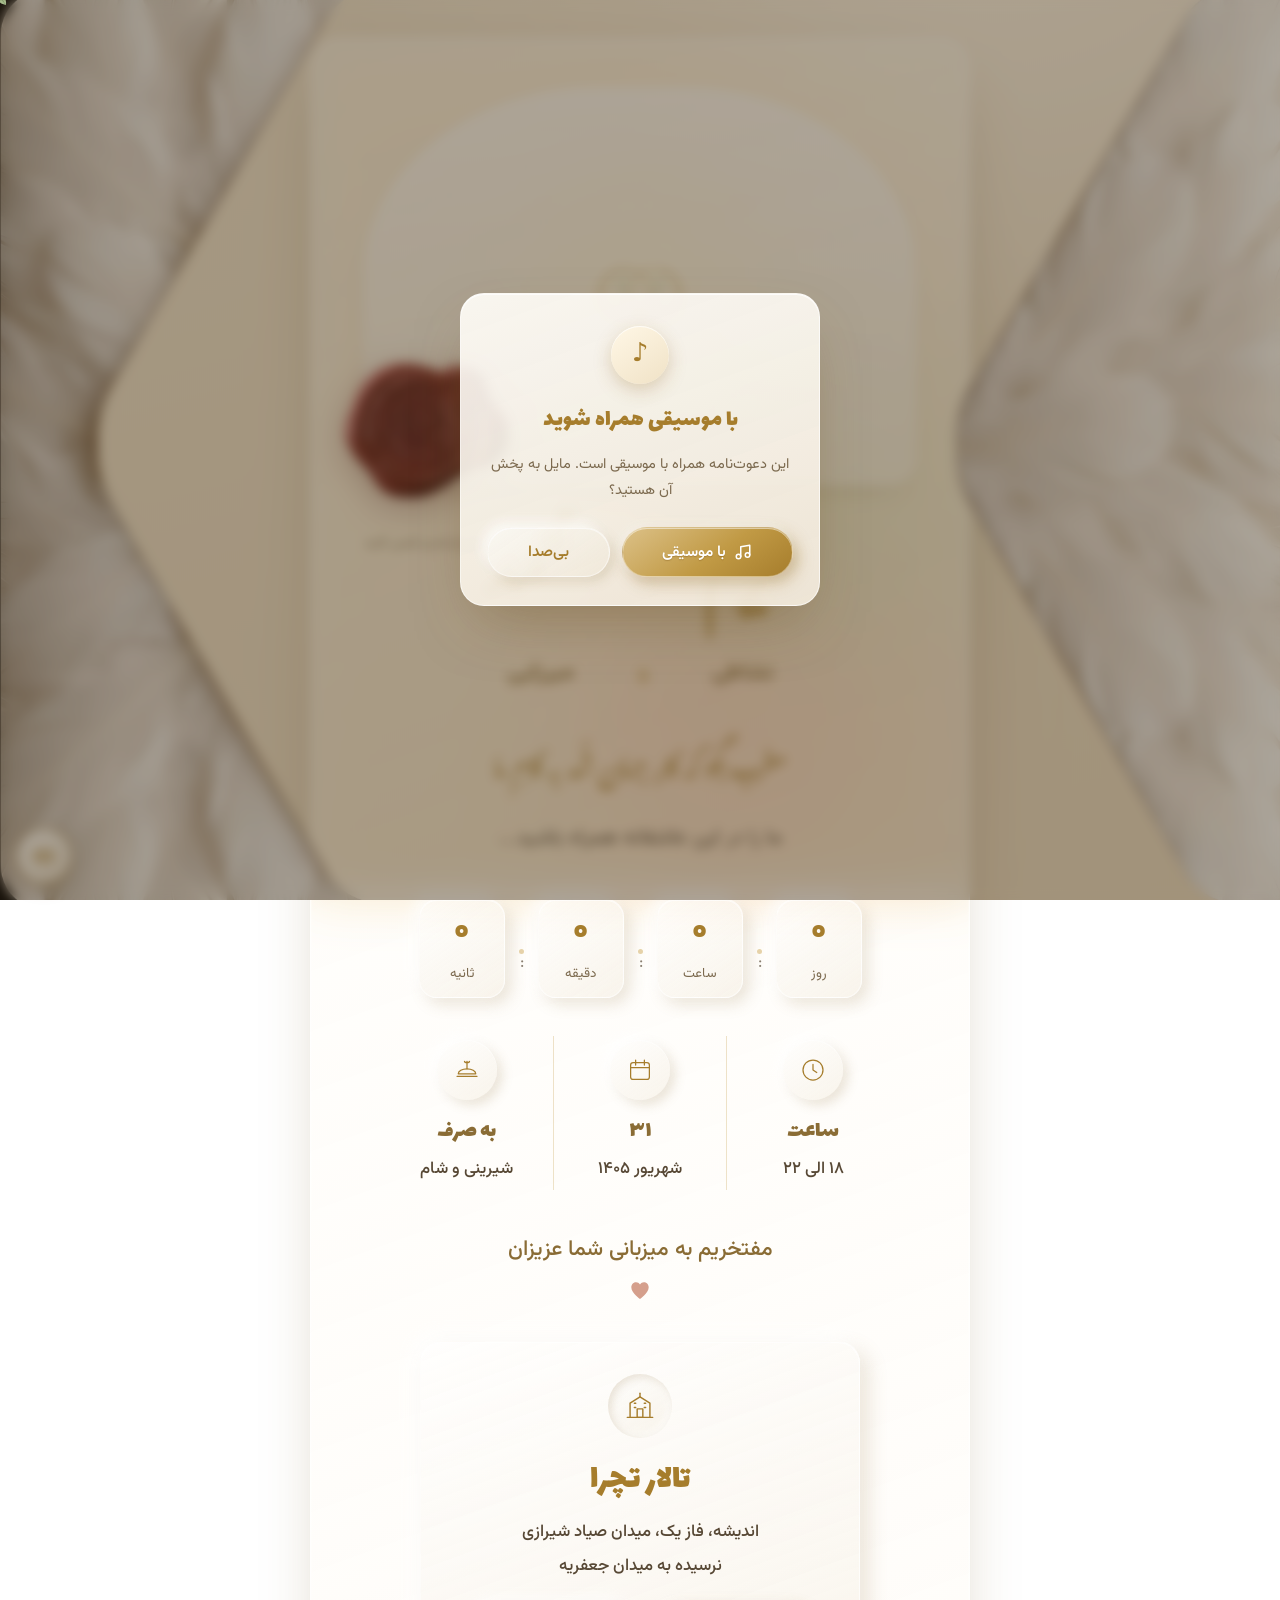
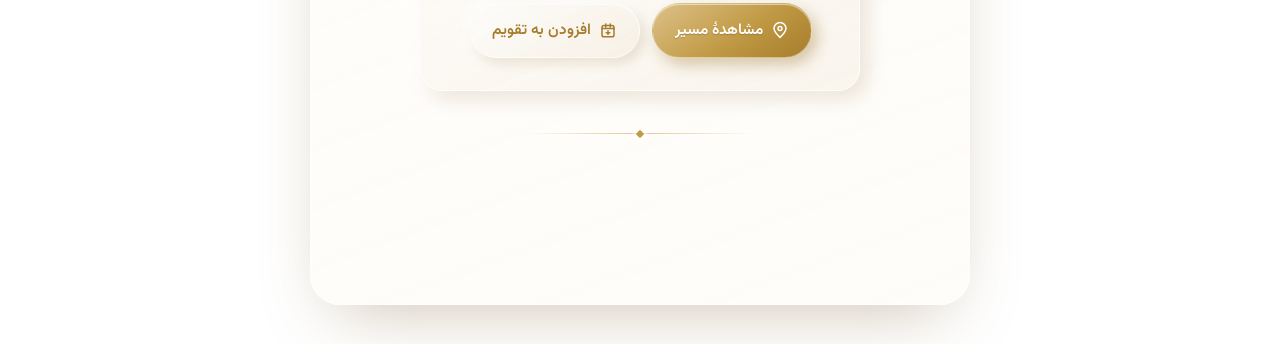
==== commit 75c826cc: "music" ====
--- a/index.html
+++ b/index.html
@@ -353,6 +353,63 @@
 .doors.opening .door--right { transform: translateX(100%); }
 .doors.opening .door-hint   { opacity: 0; transform: translate(-50%, -50%) scale(.9); }
 
+/* ============ Music consent modal ============ */
+.music-modal {
+  position: fixed; inset: 0; z-index: 300;
+  display: grid; place-items: center; padding: 24px;
+  background: rgba(60, 46, 28, .42);
+  -webkit-backdrop-filter: blur(6px); backdrop-filter: blur(6px);
+  transition: opacity .45s ease, visibility .45s;
+}
+.music-modal.hide { opacity: 0; visibility: hidden; }
+.music-modal__card {
+  width: min(360px, 100%); text-align: center;
+  padding: 32px 26px 28px;
+  background: linear-gradient(160deg, rgba(255,253,248,.92), rgba(250,242,228,.86));
+  border: 1px solid var(--glass-border); border-radius: 24px;
+  box-shadow: 0 26px 60px -20px rgba(120,90,40,.5), inset 0 1px 0 rgba(255,255,255,.8);
+  animation: mmIn .5s var(--ease) both;
+}
+@keyframes mmIn { from { opacity: 0; transform: translateY(18px) scale(.96); } to { opacity: 1; transform: none; } }
+.music-modal__note {
+  width: 58px; height: 58px; margin: 0 auto 14px; border-radius: 50%;
+  display: grid; place-items: center; font-size: 26px; color: var(--gold-deep);
+  background: linear-gradient(145deg, #fff7e6, #f0e2c6);
+  box-shadow: 0 6px 18px rgba(150,110,40,.28), inset 0 1px 0 rgba(255,255,255,.7);
+  animation: hintPulse 2.4s ease-in-out infinite;
+}
+.music-modal__title { font-family: var(--f-disp); font-size: 24px; color: var(--gold-deep); font-weight: 400; }
+.music-modal__text  { font-size: 14.5px; color: var(--ink-soft); margin: 8px 0 22px; line-height: 1.85; }
+.music-modal__actions { display: flex; gap: 12px; justify-content: center; flex-wrap: wrap; }
+.music-modal__actions .btn { flex: 1 1 auto; justify-content: center; }
+
+/* ============ Music mute/unmute toggle ============ */
+.music-toggle {
+  position: fixed; left: 18px; bottom: 18px; z-index: 210;
+  width: 52px; height: 52px; border-radius: 50%; cursor: pointer;
+  display: grid; place-items: center;
+  color: var(--gold-deep); border: 1px solid var(--glass-border);
+  background: linear-gradient(145deg, rgba(255,253,248,.9), rgba(244,234,214,.8));
+  -webkit-backdrop-filter: blur(10px); backdrop-filter: blur(10px);
+  box-shadow: 0 8px 20px -6px rgba(120,90,40,.45), inset 0 1px 0 rgba(255,255,255,.7);
+  transition: transform .25s var(--ease), box-shadow .25s var(--ease);
+  animation: mmIn .5s var(--ease) both;
+}
+.music-toggle:hover { transform: translateY(-2px); }
+.music-toggle:active { transform: translateY(0); }
+.music-toggle:focus-visible { outline: 3px solid rgba(193,154,69,.55); outline-offset: 3px; }
+.music-toggle svg { width: 22px; height: 22px; }
+.music-toggle .music-toggle__off { display: none; }
+.music-toggle.muted .music-toggle__on  { display: none; }
+.music-toggle.muted .music-toggle__off { display: block; }
+/* gentle pulsing ring while music plays */
+.music-toggle:not(.muted)::after {
+  content: ""; position: absolute; inset: -4px; border-radius: 50%;
+  border: 2px solid rgba(193,154,69,.45);
+  animation: mtRing 2.2s ease-out infinite;
+}
+@keyframes mtRing { 0% { transform: scale(.9); opacity: .7; } 100% { transform: scale(1.35); opacity: 0; } }
+
 /* ============ Responsive ============ */
 @media (max-width: 420px) {
   .details { gap: 0; }
@@ -370,6 +427,31 @@
   </style>
 </head>
 <body>
+
+  <!-- ===== Background music ===== -->
+  <audio id="bgm" src="Arman-Garshasbi-Benshin.mp3" loop preload="auto"></audio>
+
+  <!-- ===== Music consent modal (shown first) ===== -->
+  <div class="music-modal" id="musicModal" role="dialog" aria-modal="true" aria-labelledby="mmTitle">
+    <div class="music-modal__card">
+      <div class="music-modal__note" aria-hidden="true">♪</div>
+      <h2 class="music-modal__title" id="mmTitle">با موسیقی همراه شوید</h2>
+      <p class="music-modal__text">این دعوت‌نامه همراه با موسیقی است. مایل به پخش آن هستید؟</p>
+      <div class="music-modal__actions">
+        <button class="btn btn--gold" id="mmYes" type="button">
+          <svg class="btn__ic" viewBox="0 0 24 24" fill="none" stroke="currentColor" stroke-width="2" stroke-linecap="round" stroke-linejoin="round"><path d="M9 18V5l12-2v13"/><circle cx="6" cy="18" r="3"/><circle cx="18" cy="16" r="3"/></svg>
+          با موسیقی
+        </button>
+        <button class="btn btn--ghost" id="mmNo" type="button">بی‌صدا</button>
+      </div>
+    </div>
+  </div>
+
+  <!-- ===== Music mute/unmute toggle (bottom-left) ===== -->
+  <button class="music-toggle" id="musicToggle" type="button" aria-label="کنترل موسیقی" hidden>
+    <svg class="music-toggle__on" viewBox="0 0 24 24" fill="none" stroke="currentColor" stroke-width="2" stroke-linecap="round" stroke-linejoin="round" aria-hidden="true"><path d="M11 5 6 9H2v6h4l5 4z"/><path d="M15.5 8.5a5 5 0 0 1 0 7"/><path d="M18.5 5.5a9 9 0 0 1 0 13"/></svg>
+    <svg class="music-toggle__off" viewBox="0 0 24 24" fill="none" stroke="currentColor" stroke-width="2" stroke-linecap="round" stroke-linejoin="round" aria-hidden="true"><path d="M11 5 6 9H2v6h4l5 4z"/><line x1="22" y1="9" x2="16" y2="15"/><line x1="16" y1="9" x2="22" y2="15"/></svg>
+  </button>
 
   <!-- ===== Splash : two parting panels ===== -->
   <div class="splash" id="splash">
@@ -548,6 +630,57 @@
   const reduce = window.matchMedia("(prefers-reduced-motion: reduce)").matches;
   const faDigits = ["۰", "۱", "۲", "۳", "۴", "۵", "۶", "۷", "۸", "۹"];
   const toFa = (n) => String(n).replace(/\d/g, (d) => faDigits[d]);
+
+  /* ---------- Music consent modal + mute/unmute toggle ---------- */
+  const bgm = document.getElementById("bgm");
+  const musicModal = document.getElementById("musicModal");
+  const musicToggle = document.getElementById("musicToggle");
+  const mmYes = document.getElementById("mmYes");
+  const mmNo = document.getElementById("mmNo");
+
+  if (musicModal && bgm) {
+    document.body.classList.add("locked"); // lock while the consent modal is up
+
+    const setMuted = (muted) => {
+      musicToggle.classList.toggle("muted", muted);
+      musicToggle.setAttribute("aria-label", muted ? "پخش موسیقی" : "قطع موسیقی");
+    };
+
+    const fadeIn = () => {
+      bgm.volume = 0;
+      let v = 0;
+      const t = setInterval(() => {
+        v = Math.min(1, v + 0.05); bgm.volume = v;
+        if (v >= 1) clearInterval(t);
+      }, 60);
+    };
+
+    const playMusic = () => {
+      const p = bgm.play();
+      if (p !== undefined) {
+        p.then(() => { setMuted(false); fadeIn(); }).catch(() => setMuted(true));
+      } else { setMuted(false); }
+    };
+
+    const closeModal = () => {
+      musicModal.classList.add("hide");
+      setTimeout(() => { musicModal.style.display = "none"; }, 500);
+      musicToggle.hidden = false; // reveal the bottom-left control
+    };
+
+    mmYes.addEventListener("click", () => { closeModal(); playMusic(); });
+    mmNo.addEventListener("click",  () => { closeModal(); setMuted(true); });
+
+    // bottom-left toggle: play/pause the looping track
+    musicToggle.addEventListener("click", () => {
+      if (bgm.paused) {
+        bgm.play().then(() => { setMuted(false); if (bgm.volume < 1) fadeIn(); }).catch(() => {});
+      } else {
+        bgm.pause();
+        setMuted(true);
+      }
+    });
+  }
 
   /* ---------- Splash : two parting panels ---------- */
   const splash = document.getElementById("splash");
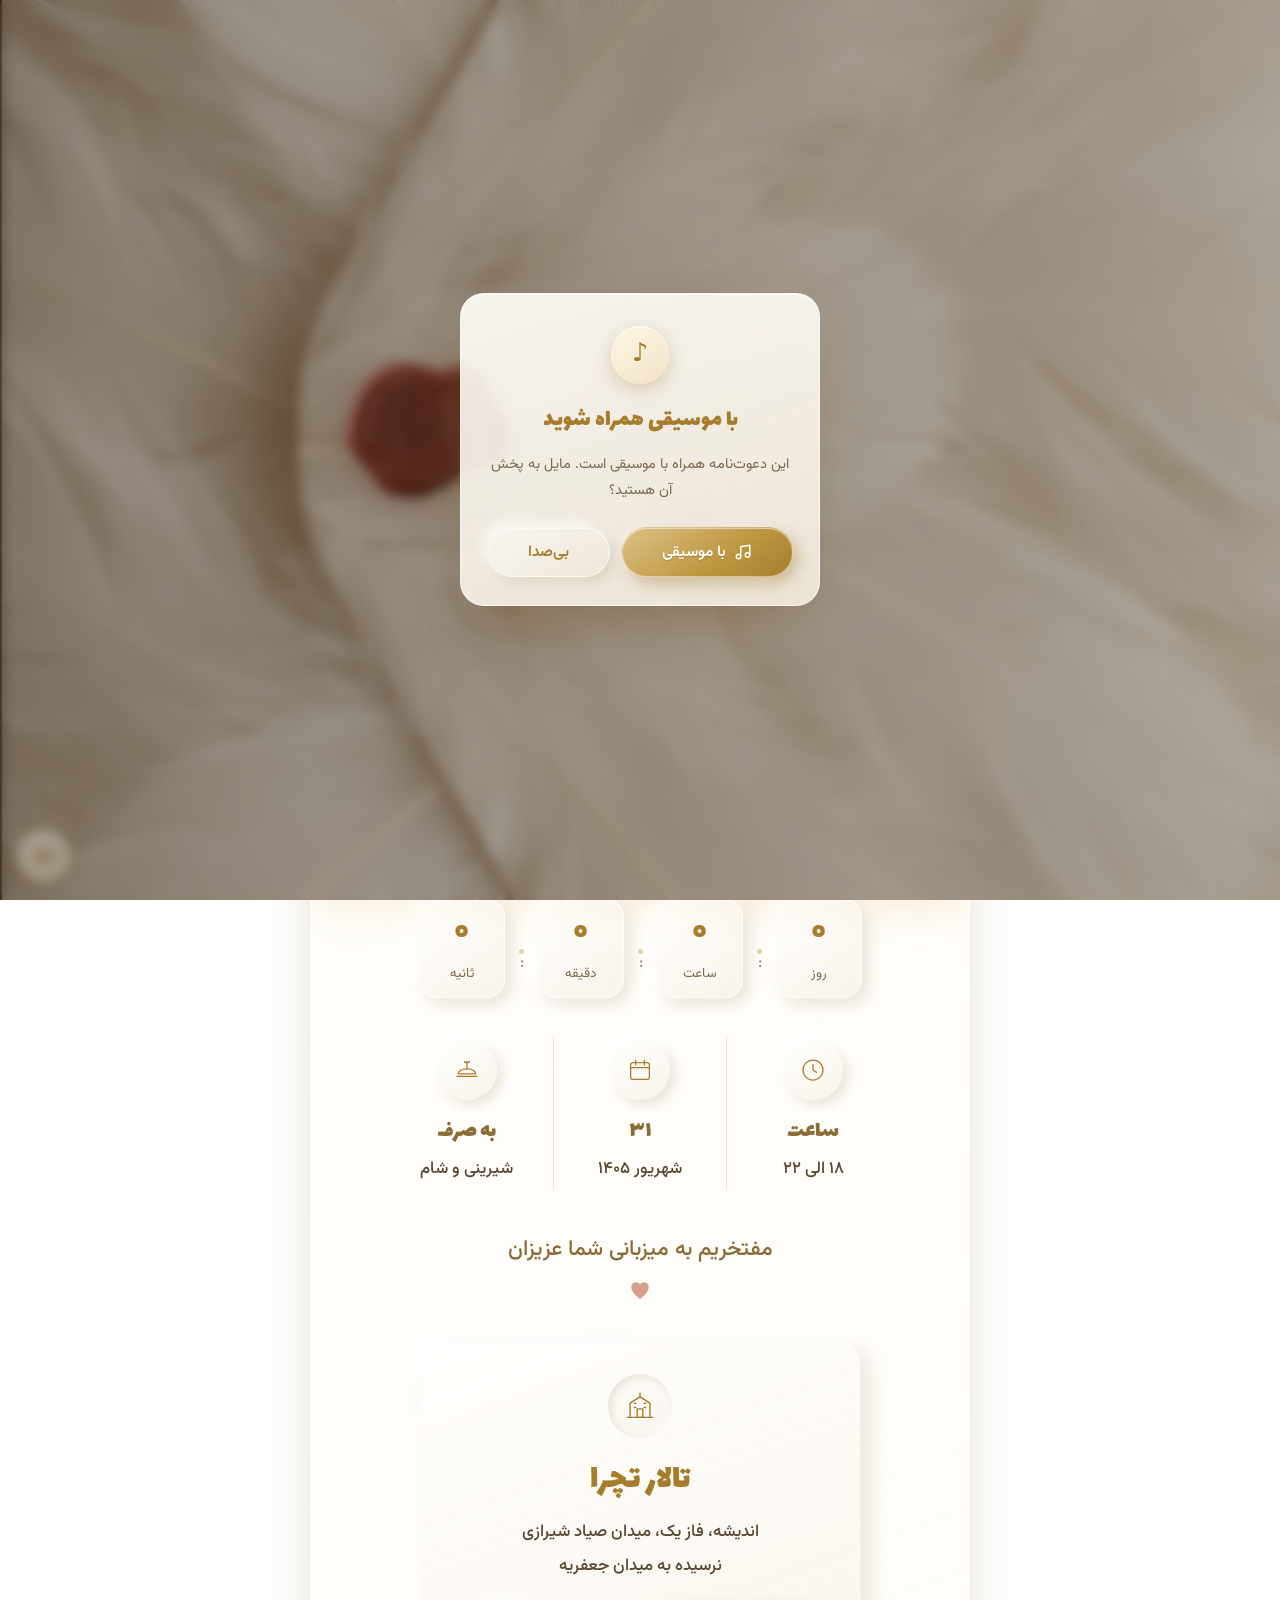
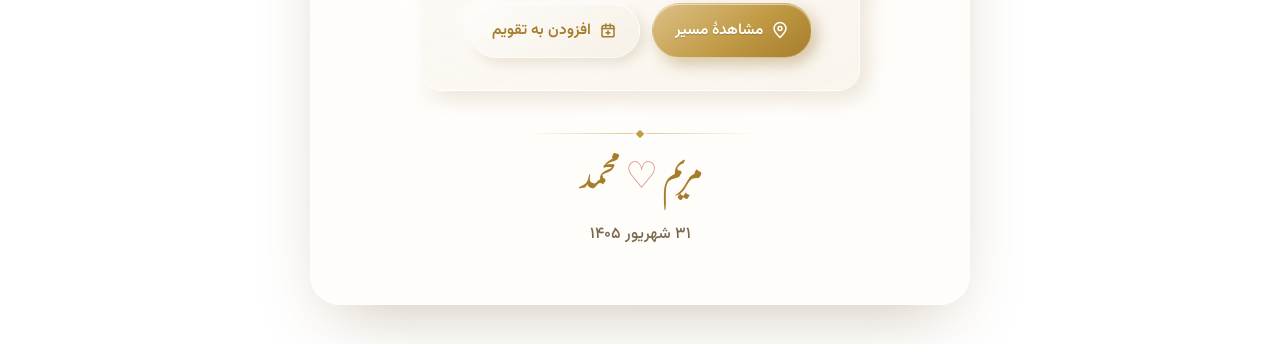
==== commit 5525f724: "envelope gap" ====
--- a/index.html
+++ b/index.html
@@ -319,16 +319,21 @@
 /* the two side-by-side panels (feather artwork) */
 .doors { position: absolute; inset: 0; }
 .door {
-  position: absolute; top: 0; height: 100%; line-height: 0;
+  position: absolute; top: 0; left: 0; line-height: 0;
+  width: 100vw; height: 100dvh;
   transition: transform 1.6s cubic-bezier(.66, 0, .2, 1);
   will-change: transform;
 }
 .door img {
-  display: block; height: 100dvh; width: auto;
+  display: block; width: 100%; height: 100%;
+  object-fit: cover; object-position: center;
   user-select: none; -webkit-user-drag: none;
 }
+/* both panels span the full screen and overlap; the transparent chevron
+   notch of the top (right) panel reveals the left panel beneath — so the
+   seam always meets no matter the viewport height */
 .door--left  { left: 0; }
-.door--right { right: 0; }
+.door--right { left: 0; }
 
 /* centered hint / seal button straddling the seam */
 .door-hint {
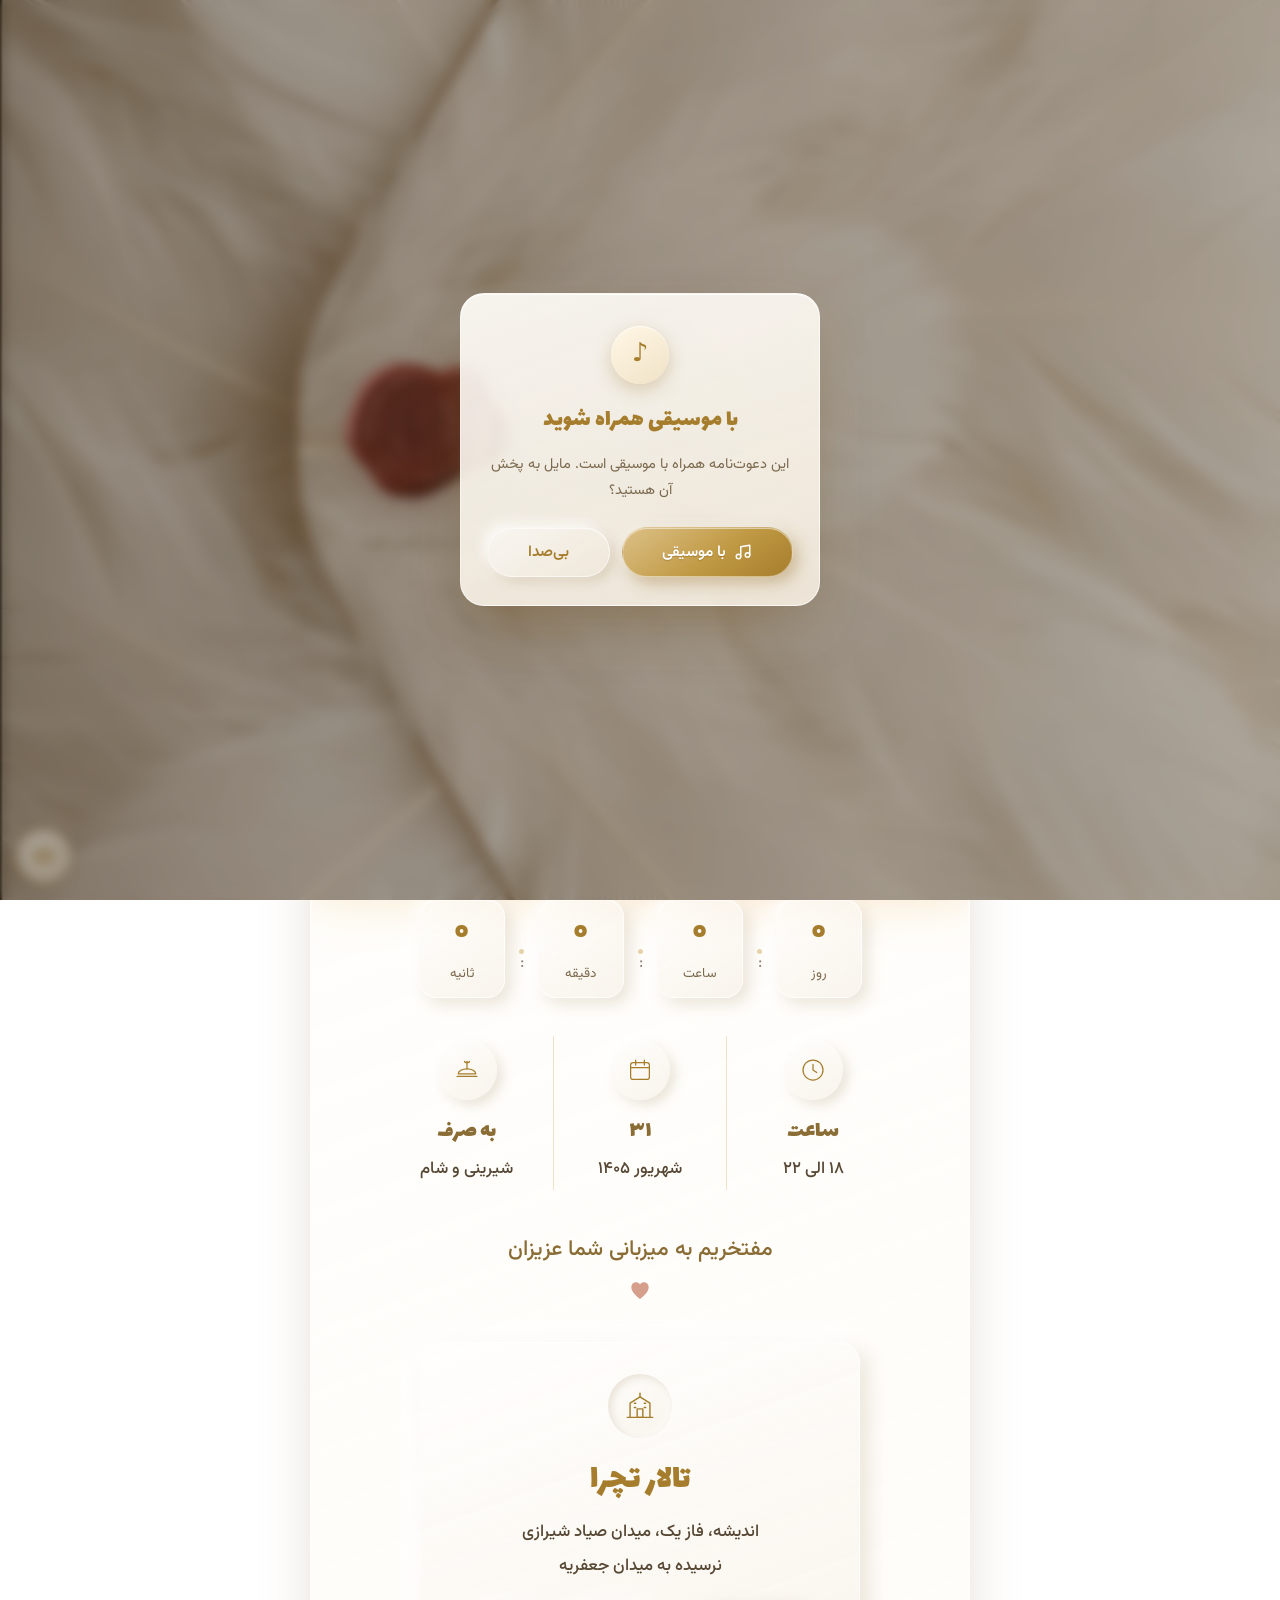
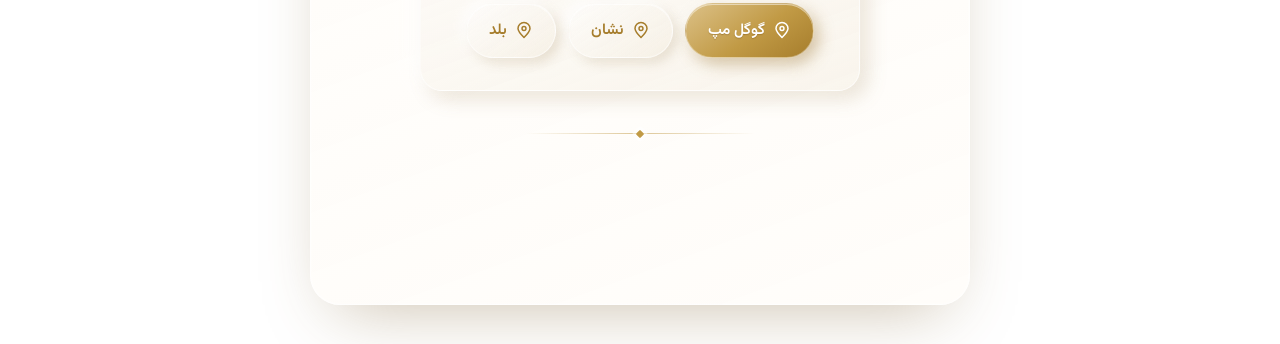
==== commit 17e7d6c6: "add map links" ====
--- a/index.html
+++ b/index.html
@@ -578,13 +578,19 @@
         <p class="venue__addr">نرسیده به میدان جعفریه</p>
         <div class="venue__actions">
           <a class="btn btn--gold" id="mapBtn" target="_blank" rel="noopener"
-             href="https://www.google.com/maps/search/?api=1&query=%D8%AA%D8%A7%D9%84%D8%A7%D8%B1+%D8%AA%DA%86%D8%B1%D8%A7+%D8%A7%D9%86%D8%AF%DB%8C%D8%B4%D9%87">
+             href="https://maps.app.goo.gl/gAYXdGD15n9fiQbu9">
             <svg viewBox="0 0 24 24" class="btn__ic"><use href="#ic-pin"/></svg>
-            مشاهدهٔ مسیر
+            گوگل مپ
           </a>
-          <a class="btn btn--ghost" id="calBtn" href="#">
-            <svg viewBox="0 0 24 24" class="btn__ic"><use href="#ic-cal-add"/></svg>
-            افزودن به تقویم
+          <a class="btn btn--ghost" target="_blank" rel="noopener"
+             href="https://nshn.ir/54rbvYw8IxLlO9">
+            <svg viewBox="0 0 24 24" class="btn__ic"><use href="#ic-pin"/></svg>
+            نشان
+          </a>
+          <a class="btn btn--ghost" target="_blank" rel="noopener"
+             href="https://balad.ir/p/6AWBLNRySSi8y4">
+            <svg viewBox="0 0 24 24" class="btn__ic"><use href="#ic-pin"/></svg>
+            بلد
           </a>
         </div>
       </div>
@@ -782,43 +788,6 @@
   }
   tick();
   setInterval(tick, 1000);
-
-  /* ---------- Add-to-calendar (.ics) ---------- */
-  const calBtn = document.getElementById("calBtn");
-  if (calBtn) {
-    calBtn.addEventListener("click", (ev) => {
-      ev.preventDefault();
-      const dt = (d) => d.toISOString().replace(/[-:]/g, "").split(".")[0] + "Z";
-      const start = new Date("2026-09-22T18:00:00+03:30");
-      const end = new Date("2026-09-22T22:00:00+03:30");
-      const ics = [
-        "BEGIN:VCALENDAR", "VERSION:2.0", "PRODID:-//Wedding//FA//EN",
-        "BEGIN:VEVENT",
-        "UID:mohammad-maryam-1405@wedding",
-        "DTSTAMP:" + dt(new Date()),
-        "DTSTART:" + dt(start),
-        "DTEND:" + dt(end),
-        "SUMMARY:جشن عروسی محمد و مریم",
-        "DESCRIPTION:مفتخریم به میزبانی شما عزیزان",
-        "LOCATION:تالار تچرا، اندیشه، فاز یک، میدان صیاد شیرازی",
-        "END:VEVENT", "END:VCALENDAR",
-      ].join("\r\n");
-      const blob = new Blob([ics], { type: "text/calendar;charset=utf-8" });
-      const a = document.createElement("a");
-      a.href = URL.createObjectURL(blob);
-      a.download = "wedding-mohammad-maryam.ics";
-      document.body.appendChild(a);
-      a.click();
-      a.remove();
-      const label = calBtn.childNodes[calBtn.childNodes.length - 1];
-      calBtn.classList.add("copied");
-      if (label) label.textContent = " به تقویم اضافه شد ✓";
-      setTimeout(() => {
-        calBtn.classList.remove("copied");
-        if (label) label.textContent = " افزودن به تقویم";
-      }, 2400);
-    });
-  }
 
   /* ---------- Falling leaves & blossoms (whole site) ---------- */
   if (!reduce) {
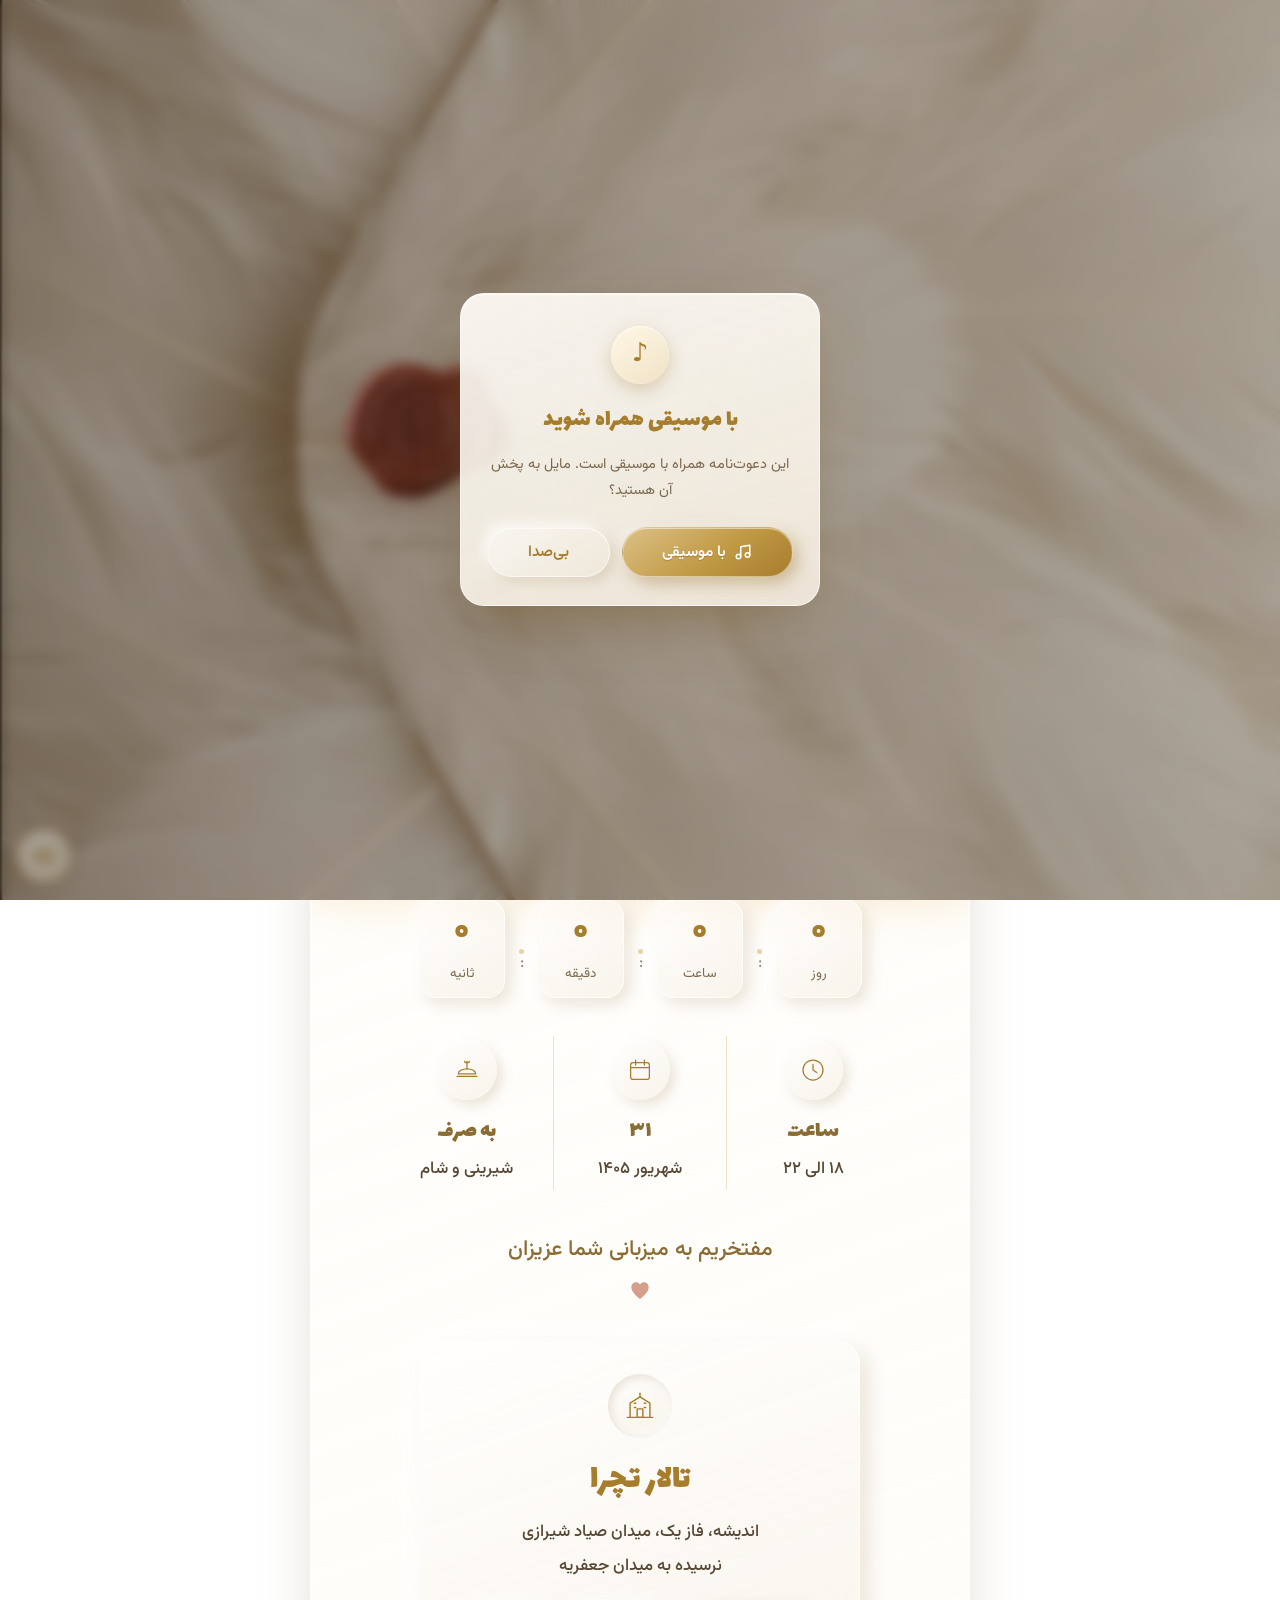
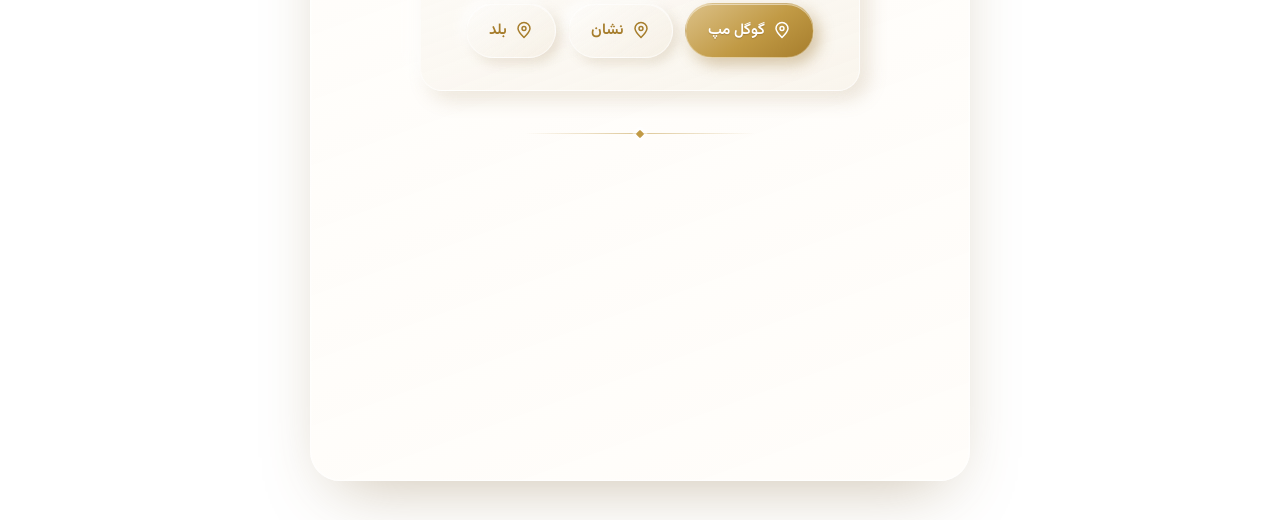
==== commit b6b2e393: "logo and favicon" ====
--- a/index.html
+++ b/index.html
@@ -4,6 +4,8 @@
   <meta charset="UTF-8" />
   <meta name="viewport" content="width=device-width, initial-scale=1.0" />
   <meta name="theme-color" content="#f7efe2" />
+  <link rel="icon" type="image/png" href="logo.png" />
+  <link rel="apple-touch-icon" href="logo.png" />
   <title>محمد و مریم | کارت دعوت عروسی</title>
   <meta name="description" content="مفتخریم به میزبانی شما عزیزان در جشن عروسی محمد میرزایی و مریم نشاطی — ۳۱ شهریور ۱۴۰۵، تالار تچرا" />
 
@@ -139,6 +141,14 @@
 }
 @keyframes breathe { 0%,100%{transform:scale(1);opacity:.75} 50%{transform:scale(1.08);opacity:1} }
 
+.hero__logo {
+  position: relative; z-index: 1;
+  width: 82%; max-width: 340px; height: auto; display: block;
+  filter: drop-shadow(0 6px 16px rgba(150,110,40,.28));
+  animation: floatLogo 5.5s ease-in-out infinite;
+}
+@keyframes floatLogo { 0%,100%{ transform: translateY(0); } 50%{ transform: translateY(-6px); } }
+
 .hero__art { width: 52%; max-width: 210px; overflow: visible; }
 .hero__art .art-leaves { fill: #aec293; stroke: #9fb27e; stroke-width: 2; stroke-linecap: round; }
 .hero__art .art-leaves path { fill: none; }
@@ -296,6 +306,7 @@
 
 /* ============ FOOTER ============ */
 .foot { text-align: center; position: relative; z-index: 2; }
+.foot__logo { width: 240px; max-width: 74%; height: auto; display: block; margin: 0 auto 8px; filter: drop-shadow(0 5px 14px rgba(150,110,40,.24)); }
 .foot__names { font-family: var(--f-calli); font-size: clamp(1.5rem, 7vw, 2.3rem); color: var(--gold-deep); }
 .foot__names span { color: var(--blush); }
 .foot__date { color: var(--ink-soft); font-weight: 500; margin-top: 2px; }
@@ -485,25 +496,9 @@
     <header class="hero reveal" data-reveal>
       <div class="hero__arch">
         <!-- Swap this SVG scene for a real photo:  <img src="couple.jpg" alt="محمد و مریم" class="hero__photo"> -->
-        <div class="hero__scene" role="img" aria-label="حلقه‌های عروسی">
+        <div class="hero__scene" role="img" aria-label="محمد و مریم">
           <div class="hero__glow"></div>
-          <svg class="hero__art" viewBox="0 0 240 200" aria-hidden="true">
-            <!-- minimal leaf sprigs -->
-            <g class="art-leaves">
-              <path d="M120 150 C104 132 96 112 96 90"/>
-              <path d="M120 150 C136 132 144 112 144 90"/>
-              <ellipse cx="104" cy="116" rx="12" ry="4.6" transform="rotate(-42 104 116)"/>
-              <ellipse cx="136" cy="116" rx="12" ry="4.6" transform="rotate(42 136 116)"/>
-              <ellipse cx="100" cy="98" rx="9" ry="3.6" transform="rotate(-52 100 98)"/>
-              <ellipse cx="140" cy="98" rx="9" ry="3.6" transform="rotate(52 140 98)"/>
-            </g>
-            <!-- two interlocked rings -->
-            <g class="art-rings" transform="translate(120 108)">
-              <circle class="ring" cx="-17" cy="0" r="28"/>
-              <circle class="ring" cx="17" cy="0" r="28"/>
-              <path class="ring-spark" d="M17 -34 l3 8 8 3 -8 3 -3 8 -3 -8 -8 -3 8 -3 z"/>
-            </g>
-          </svg>
+          <img class="hero__logo" src="logo.png" alt="محمد و مریم" draggable="false">
         </div>
       </div>
       <div class="hero__ornament" aria-hidden="true"><span class="rule"></span></div>
@@ -599,7 +594,7 @@
     <div class="card__ornament" aria-hidden="true"><span class="rule"></span></div>
 
     <footer class="foot reveal" data-reveal>
-      <p class="foot__names">مریم <span aria-hidden="true">♡</span> محمد</p>
+      <img class="foot__logo" src="logo.png" alt="محمد و مریم" draggable="false">
       <p class="foot__date">۳۱ شهریور ۱۴۰۵</p>
     </footer>
 
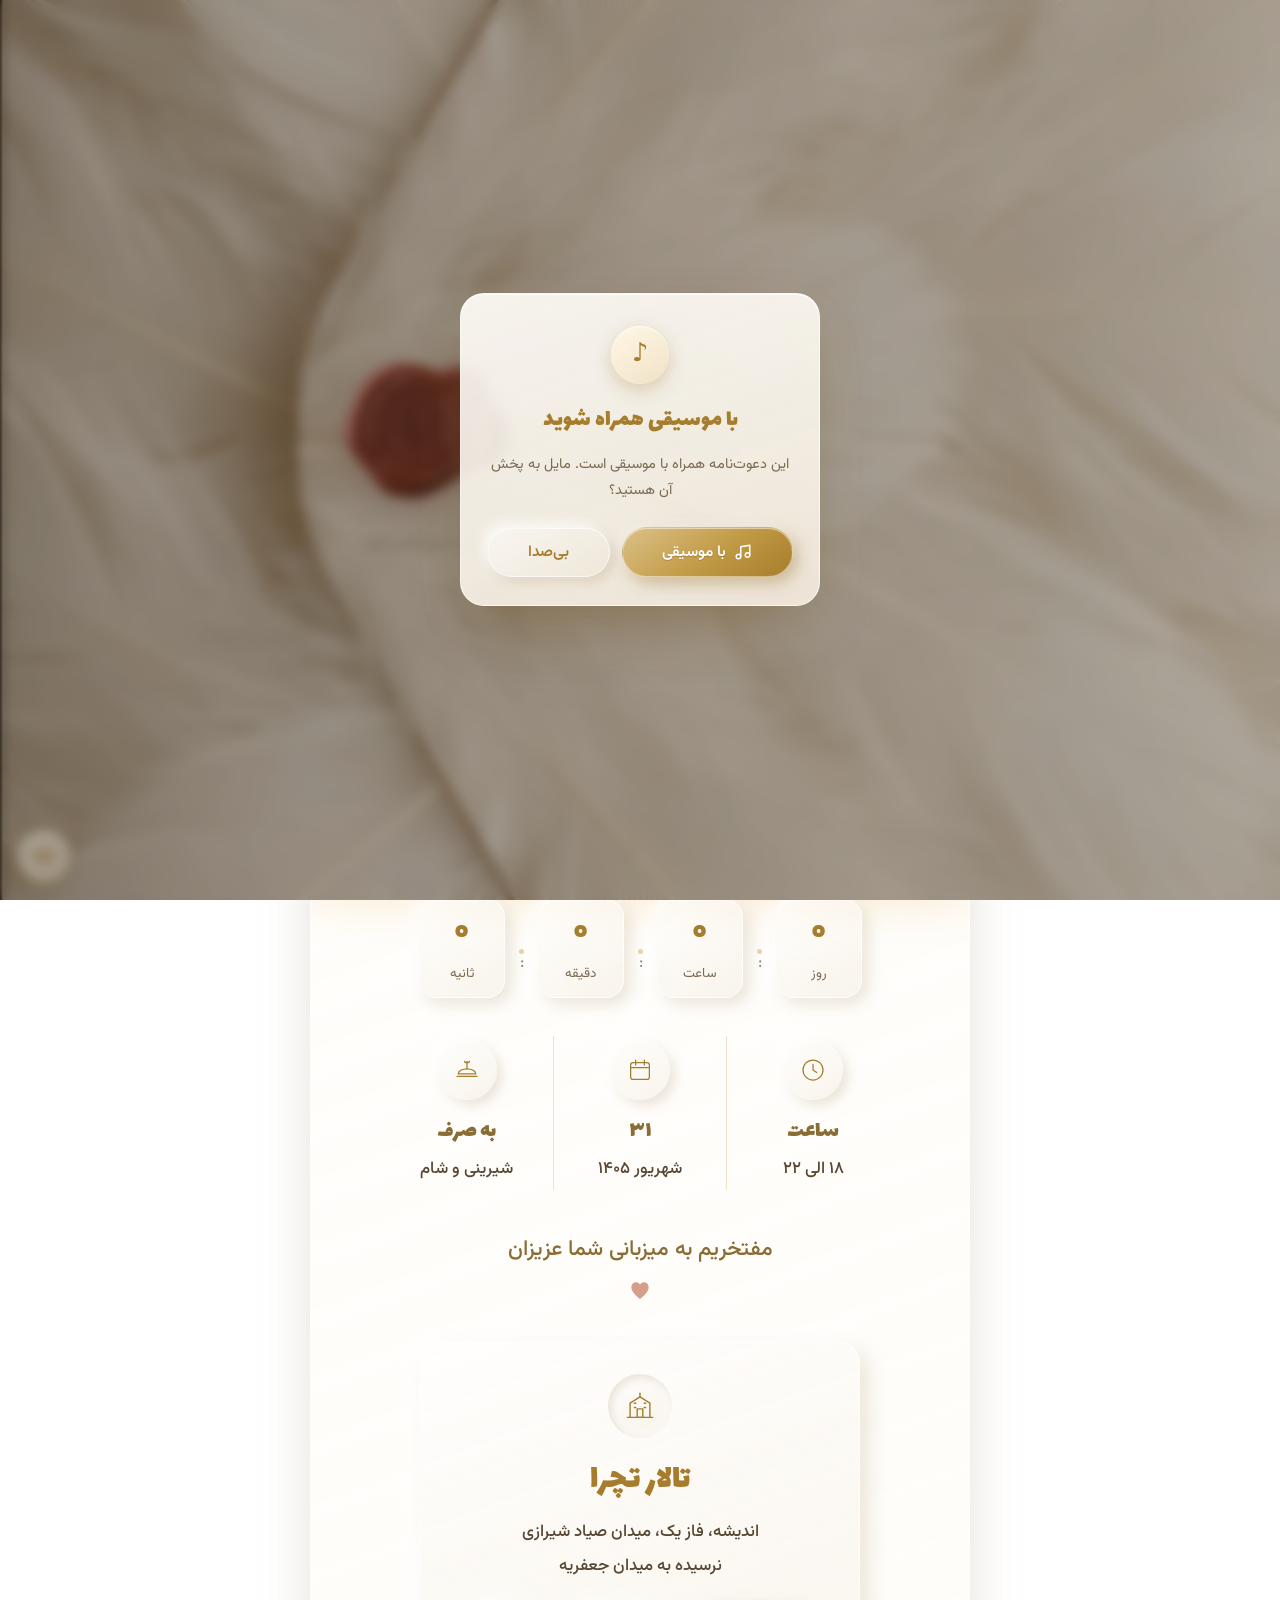
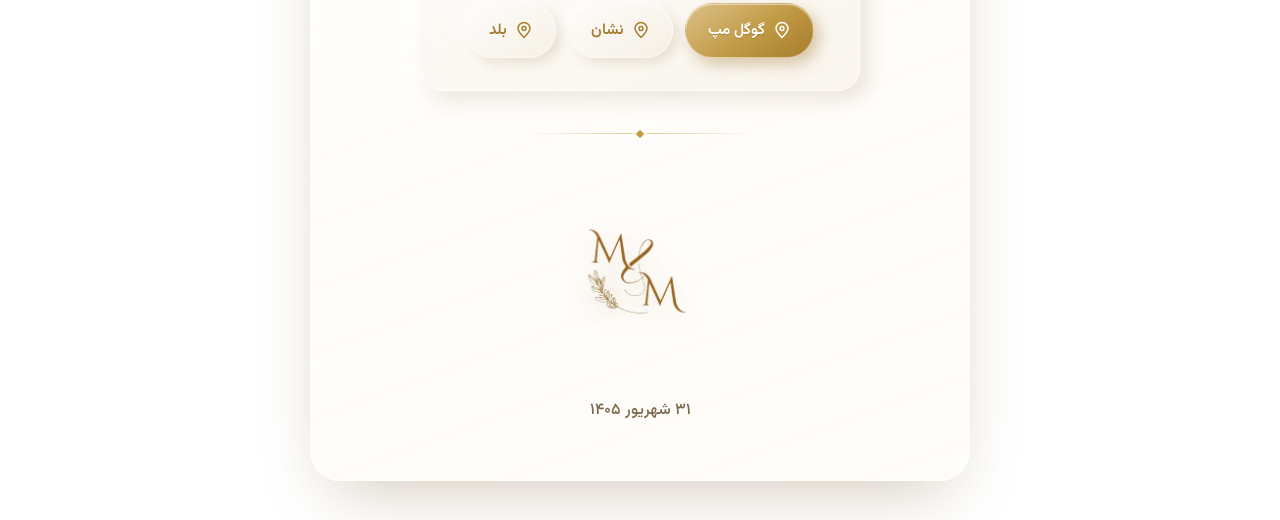
==== commit 3bad2578: "reafactor and optimization" ====
--- a/index.html
+++ b/index.html
@@ -4,8 +4,8 @@
   <meta charset="UTF-8" />
   <meta name="viewport" content="width=device-width, initial-scale=1.0" />
   <meta name="theme-color" content="#f7efe2" />
-  <link rel="icon" type="image/png" href="logo.png" />
-  <link rel="apple-touch-icon" href="logo.png" />
+  <link rel="icon" type="image/webp" href="logo.webp" />
+  <link rel="apple-touch-icon" href="logo.webp" />
   <title>محمد و مریم | کارت دعوت عروسی</title>
   <meta name="description" content="مفتخریم به میزبانی شما عزیزان در جشن عروسی محمد میرزایی و مریم نشاطی — ۳۱ شهریور ۱۴۰۵، تالار تچرا" />
 
@@ -445,7 +445,7 @@
 <body>
 
   <!-- ===== Background music ===== -->
-  <audio id="bgm" src="Arman-Garshasbi-Benshin.mp3" loop preload="auto"></audio>
+  <audio id="bgm" src="music/Arman-Garshasbi-Benshin.mp3" loop preload="auto"></audio>
 
   <!-- ===== Music consent modal (shown first) ===== -->
   <div class="music-modal" id="musicModal" role="dialog" aria-modal="true" aria-labelledby="mmTitle">
@@ -472,10 +472,10 @@
   <!-- ===== Splash : two parting panels ===== -->
   <div class="splash" id="splash">
     <div class="doors" id="doors">
-      <div class="door door--left"><img src="left.png" alt="" draggable="false"></div>
-      <div class="door door--right"><img src="right.png" alt="" draggable="false"></div>
+      <div class="door door--left"><img src="left.webp" alt="" draggable="false"></div>
+      <div class="door door--right"><img src="right.webp" alt="" draggable="false"></div>
       <div class="door-hint" id="doorHint" role="button" tabindex="0" aria-label="باز کردن دعوت‌نامه">
-        <img class="door-hint__seal" src="splash-seal.png" alt="" draggable="false">
+        <img class="door-hint__seal" src="seal.webp" alt="" draggable="false">
         <span class="door-hint__text">برای باز شدن لمس کنید</span>
       </div>
     </div>
@@ -498,7 +498,7 @@
         <!-- Swap this SVG scene for a real photo:  <img src="couple.jpg" alt="محمد و مریم" class="hero__photo"> -->
         <div class="hero__scene" role="img" aria-label="محمد و مریم">
           <div class="hero__glow"></div>
-          <img class="hero__logo" src="logo.png" alt="محمد و مریم" draggable="false">
+          <img class="hero__logo" src="logo.webp" alt="محمد و مریم" draggable="false">
         </div>
       </div>
       <div class="hero__ornament" aria-hidden="true"><span class="rule"></span></div>
@@ -594,7 +594,7 @@
     <div class="card__ornament" aria-hidden="true"><span class="rule"></span></div>
 
     <footer class="foot reveal" data-reveal>
-      <img class="foot__logo" src="logo.png" alt="محمد و مریم" draggable="false">
+      <img class="foot__logo" src="logo.webp" alt="محمد و مریم" draggable="false">
       <p class="foot__date">۳۱ شهریور ۱۴۰۵</p>
     </footer>
 
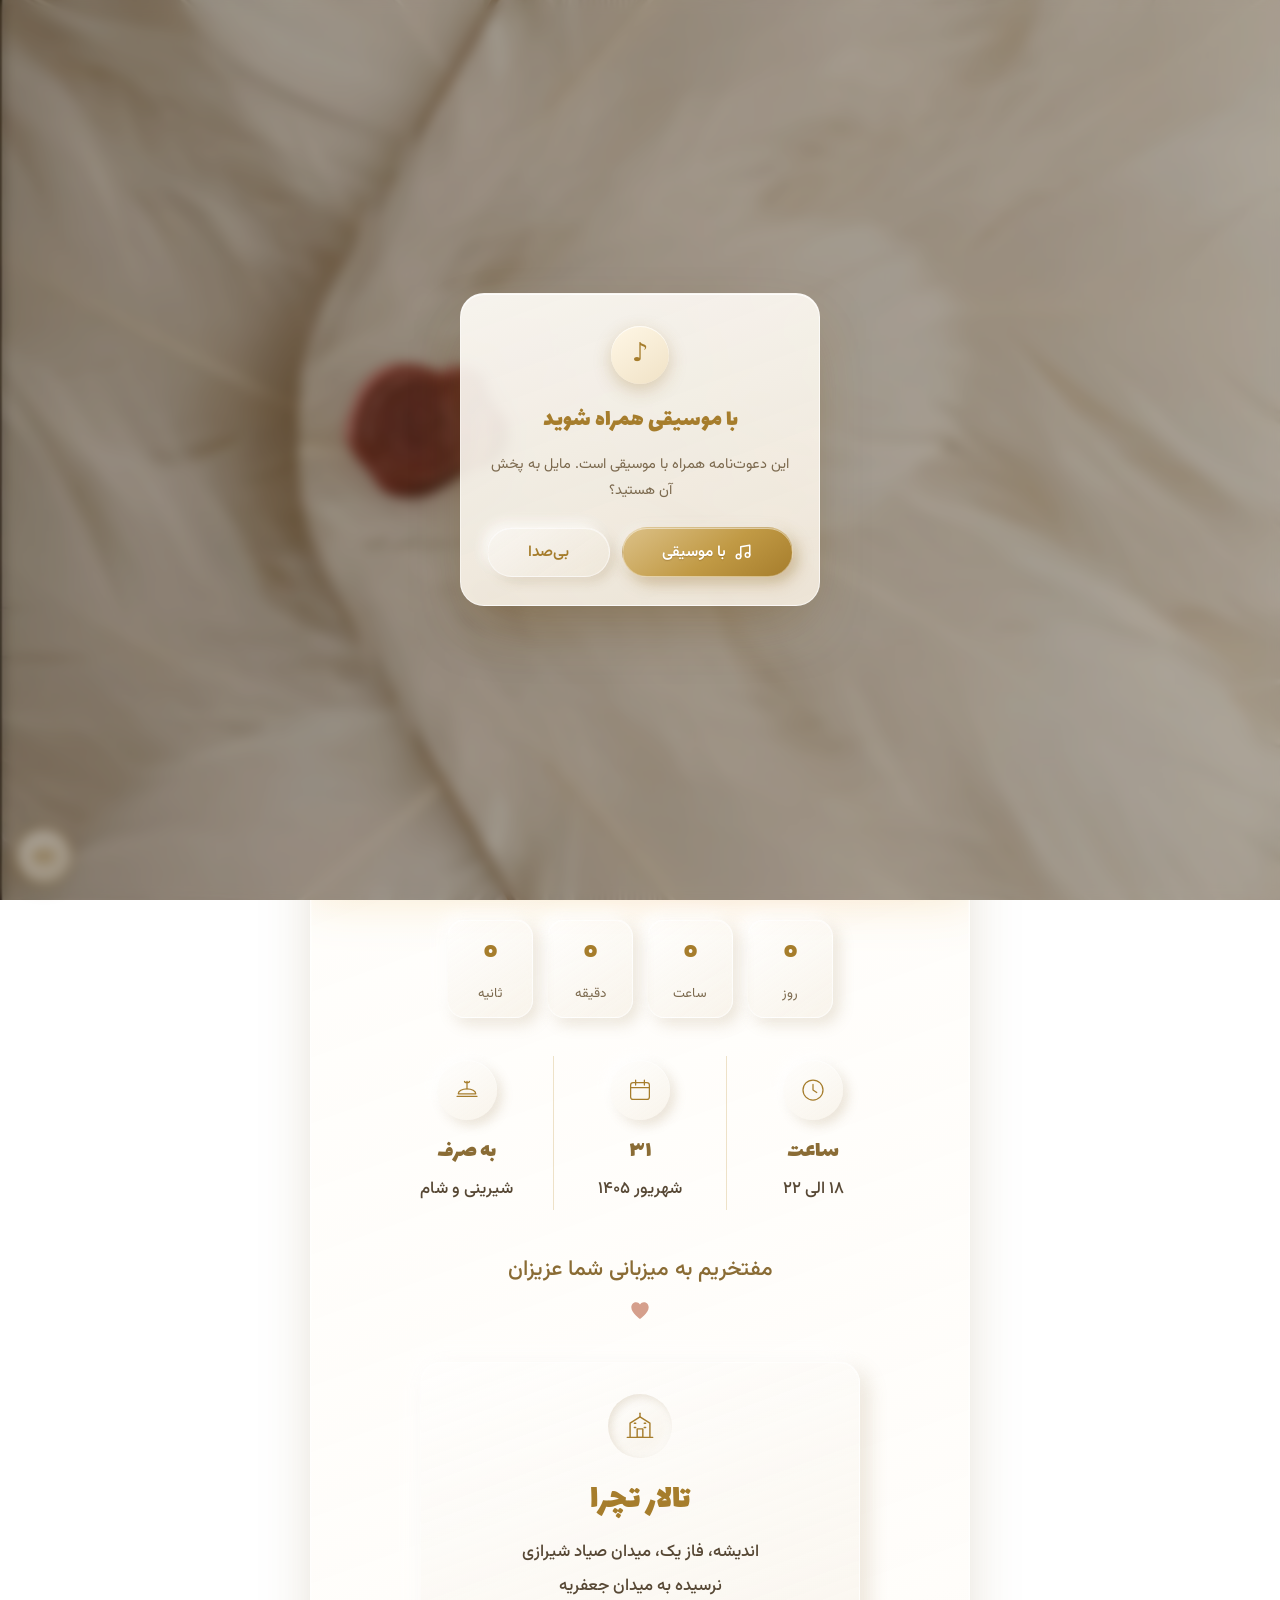
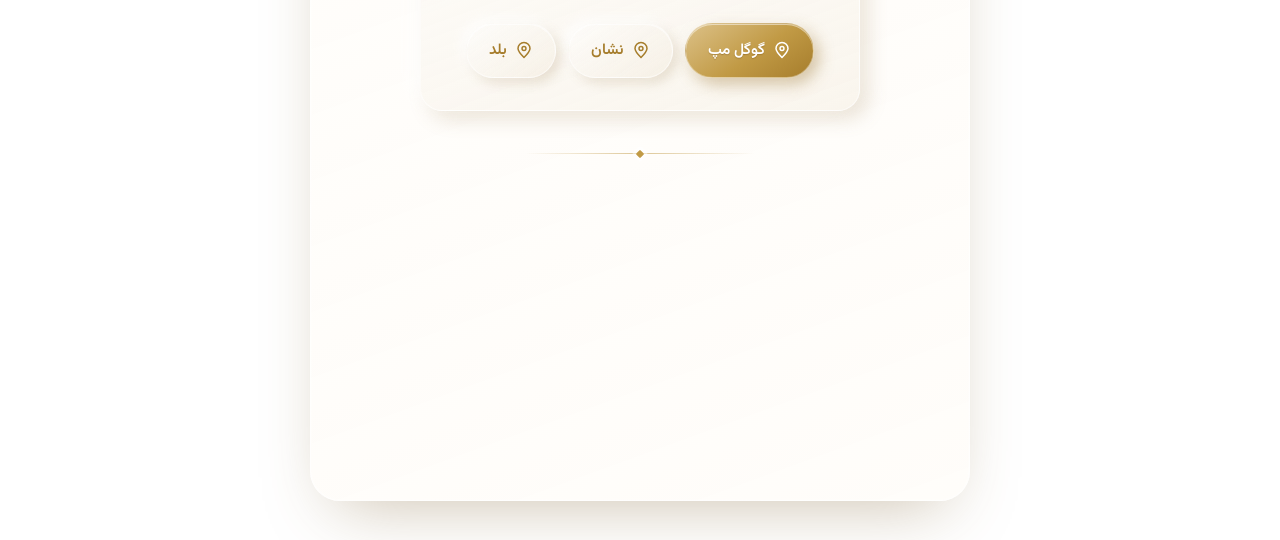
==== commit 2b2fa8f7: "refactor" ====
--- a/index.html
+++ b/index.html
@@ -43,9 +43,6 @@
   --tile-bg:   linear-gradient(145deg, rgba(255,255,255,.55), rgba(240,231,214,.42));
   --nm-light:  rgba(255, 255, 255, .70);
   --nm-dark:   rgba(150, 120, 70, .20);
-
-  --grain:   url("data:image/svg+xml,%3Csvg%20xmlns%3D%27http%3A%2F%2Fwww.w3.org%2F2000%2Fsvg%27%20width%3D%27180%27%20height%3D%27180%27%3E%3Cfilter%20id%3D%27g%27%3E%3CfeTurbulence%20type%3D%27fractalNoise%27%20baseFrequency%3D%270.85%27%20numOctaves%3D%272%27%20stitchTiles%3D%27stitch%27%2F%3E%3CfeColorMatrix%20type%3D%27matrix%27%20values%3D%270%200%200%200%200%20%200%200%200%200%200%20%200%200%200%200%200%20%200%200%200%200.14%200%27%2F%3E%3C%2Ffilter%3E%3Crect%20width%3D%27100%25%27%20height%3D%27100%25%27%20filter%3D%27url%28%23g%29%27%2F%3E%3C%2Fsvg%3E");
-  --grain-2: url("data:image/svg+xml,%3Csvg%20xmlns%3D%27http%3A%2F%2Fwww.w3.org%2F2000%2Fsvg%27%20width%3D%27340%27%20height%3D%27340%27%3E%3Cfilter%20id%3D%27g%27%3E%3CfeTurbulence%20type%3D%27fractalNoise%27%20baseFrequency%3D%270.012%27%20numOctaves%3D%273%27%20seed%3D%278%27%20stitchTiles%3D%27stitch%27%2F%3E%3CfeColorMatrix%20type%3D%27matrix%27%20values%3D%270%200%200%200%200%20%200%200%200%200%200%20%200%200%200%200%200%20%200%200%200%200.09%200%27%2F%3E%3C%2Ffilter%3E%3Crect%20width%3D%27100%25%27%20height%3D%27100%25%27%20filter%3D%27url%28%23g%29%27%2F%3E%3C%2Fsvg%3E");
 
   --radius: 20px;
   --ease: cubic-bezier(.22,.61,.36,1);
@@ -174,7 +171,7 @@
 }
 
 /* ============ NAMES ============ */
-.names { text-align: center; position: relative; z-index: 2; }
+.names { text-align: center; position: relative; z-index: 2; padding-top: 20px; }
 .names__row { display: flex; align-items: center; justify-content: center; gap: clamp(14px, 5vw, 40px); }
 .names__name {
   font-family: var(--f-calli);
@@ -515,7 +512,7 @@
       </div>
       <div class="names__family">
         <span>نشاطی</span>
-        <span class="names__amp">و</span>
+        <span class="names__amp" style="opacity: 0;">وو</span>
         <span>میرزایی</span>
       </div>
     </section>
@@ -529,11 +526,8 @@
     <!-- ===== COUNTDOWN ===== -->
     <section class="countdown reveal" data-reveal aria-label="زمان باقی‌مانده تا جشن">
       <div class="cd__unit"><b id="cd-days">۰</b><span>روز</span></div>
-      <div class="cd__sep">:</div>
       <div class="cd__unit"><b id="cd-hours">۰</b><span>ساعت</span></div>
-      <div class="cd__sep">:</div>
       <div class="cd__unit"><b id="cd-min">۰</b><span>دقیقه</span></div>
-      <div class="cd__sep">:</div>
       <div class="cd__unit"><b id="cd-sec">۰</b><span>ثانیه</span></div>
     </section>
 
